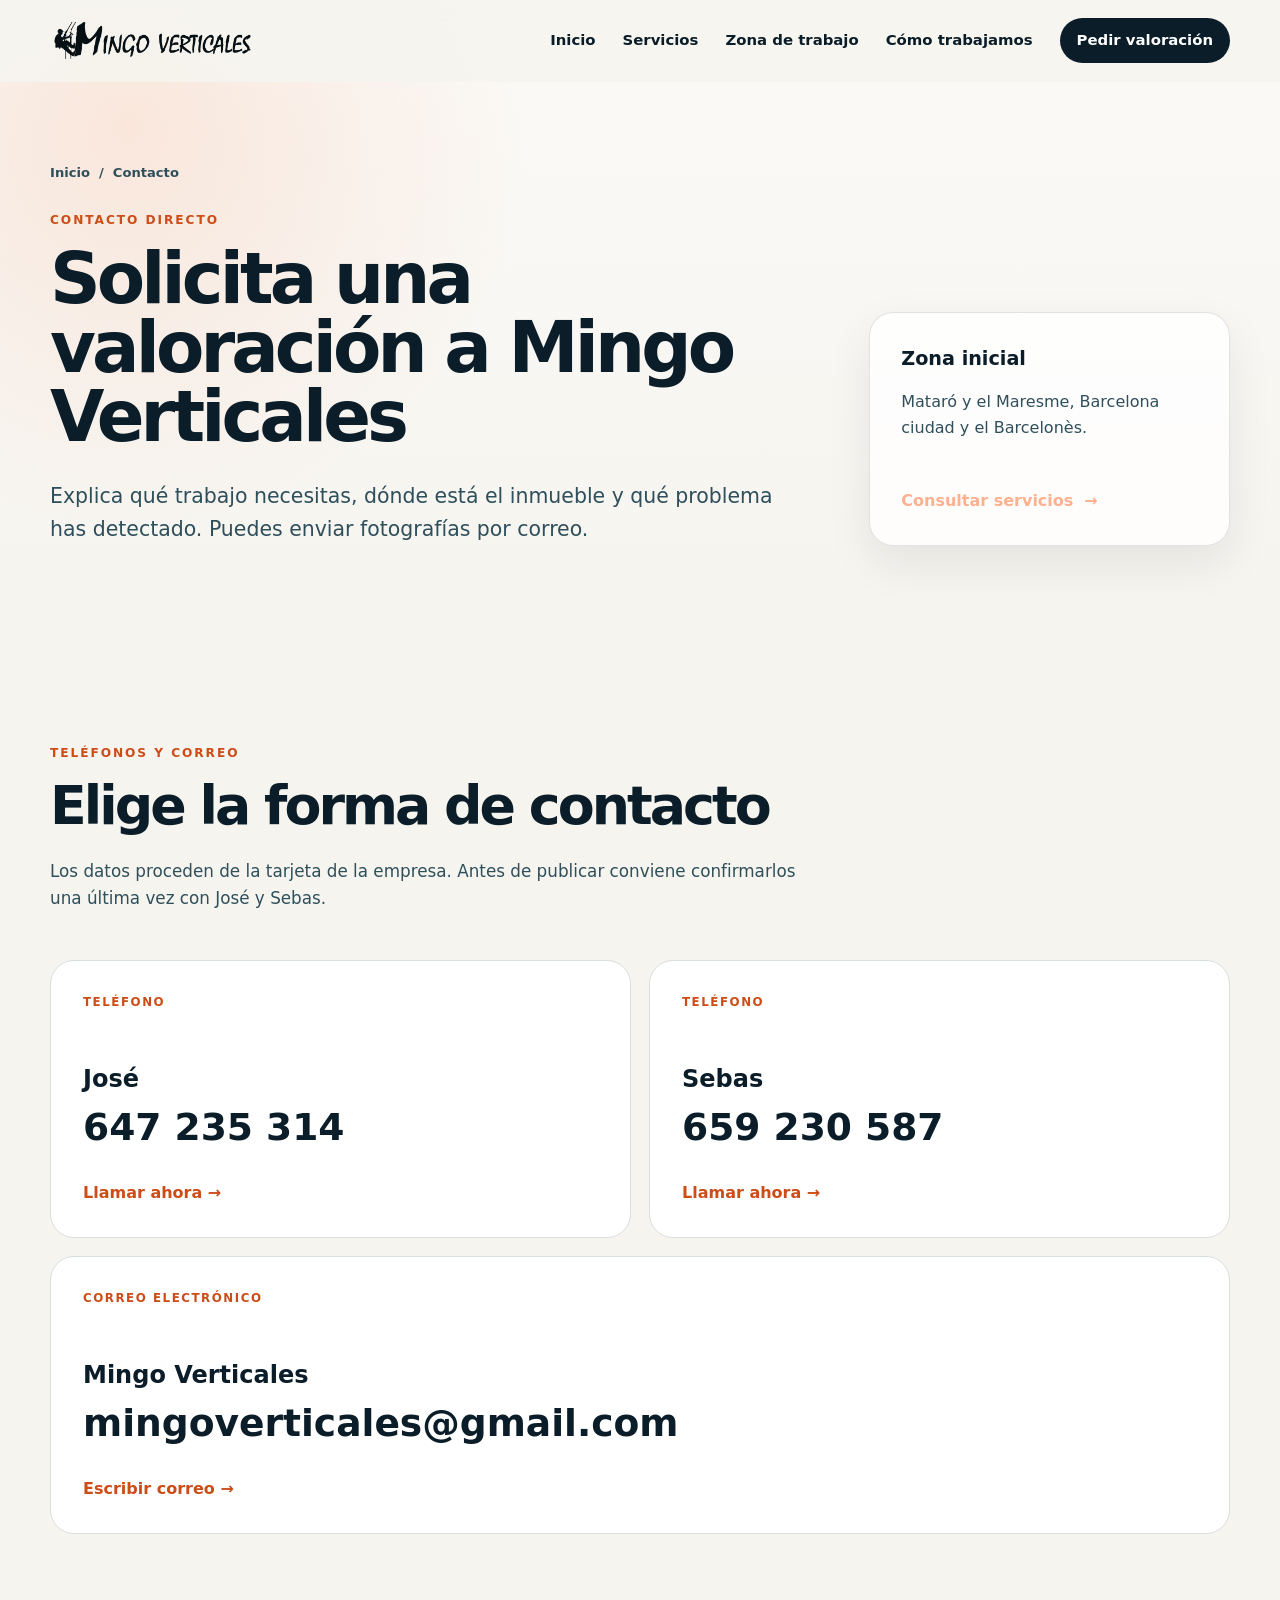
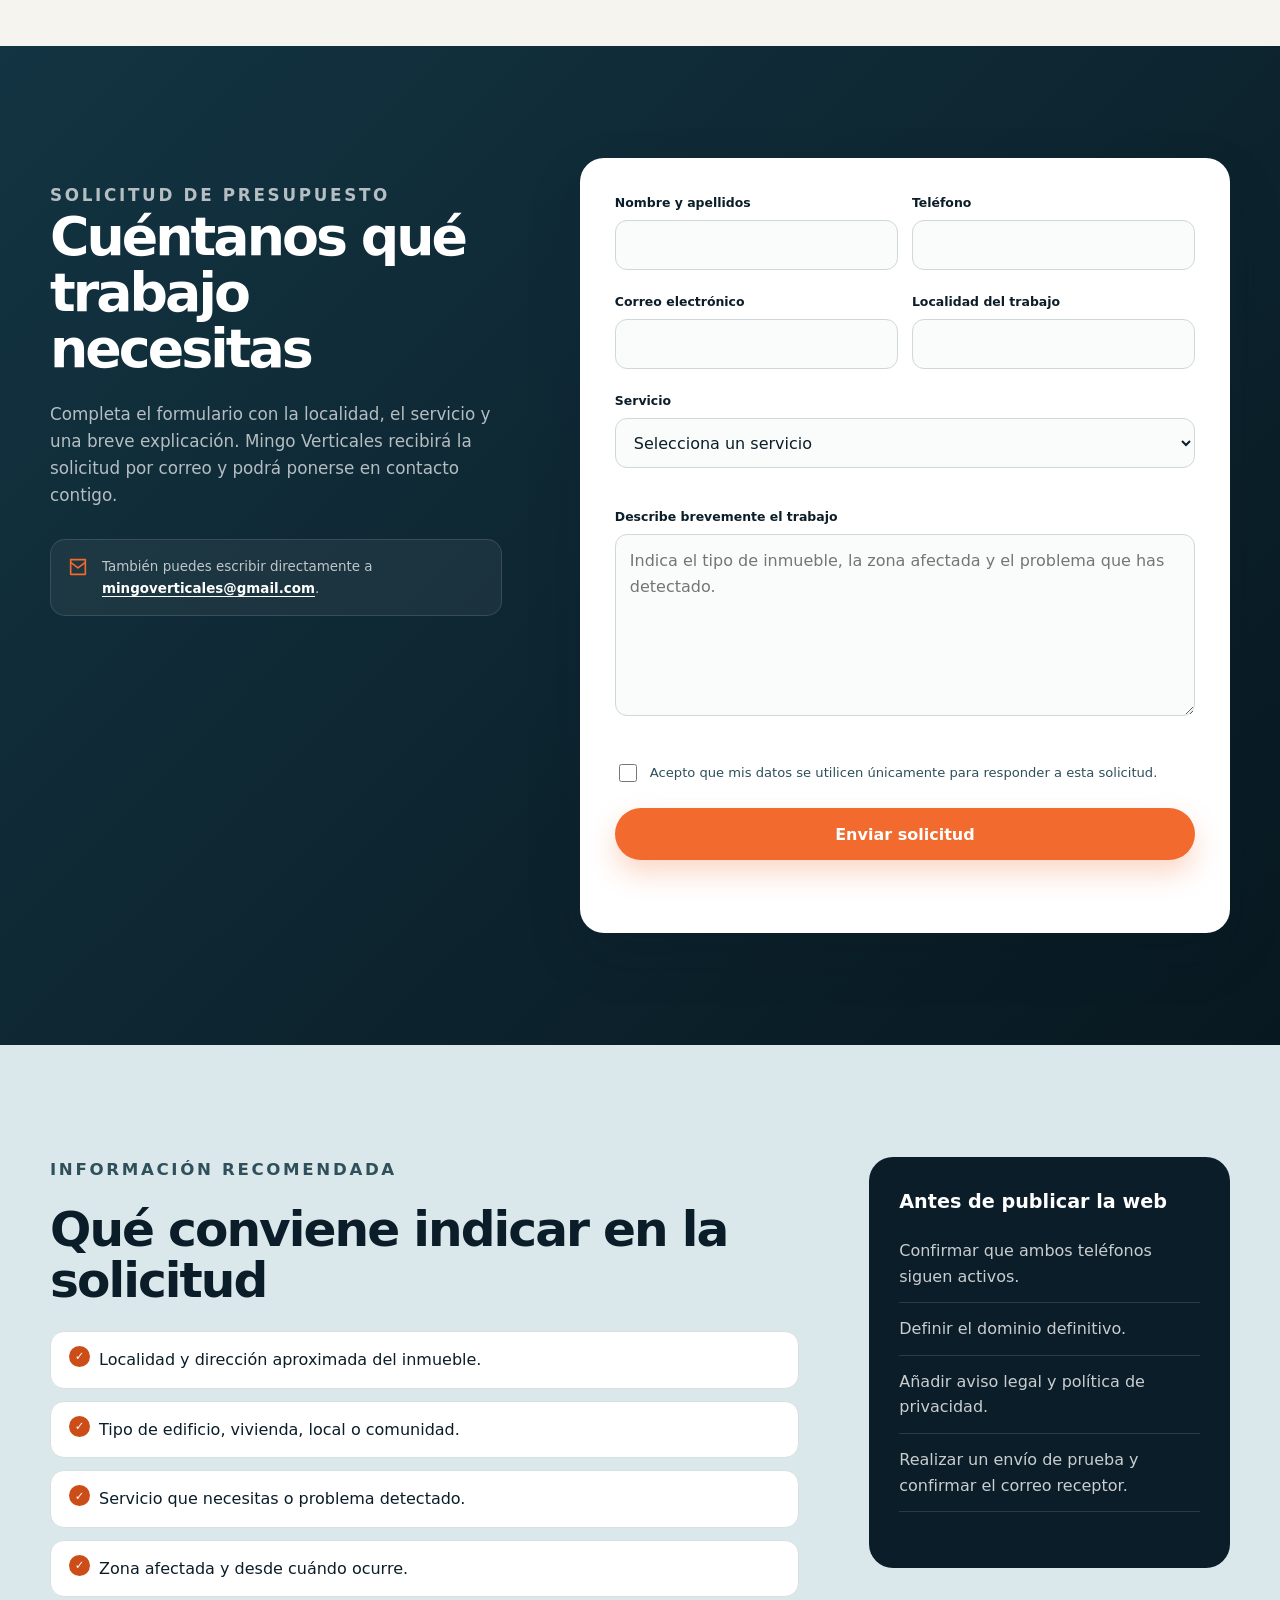
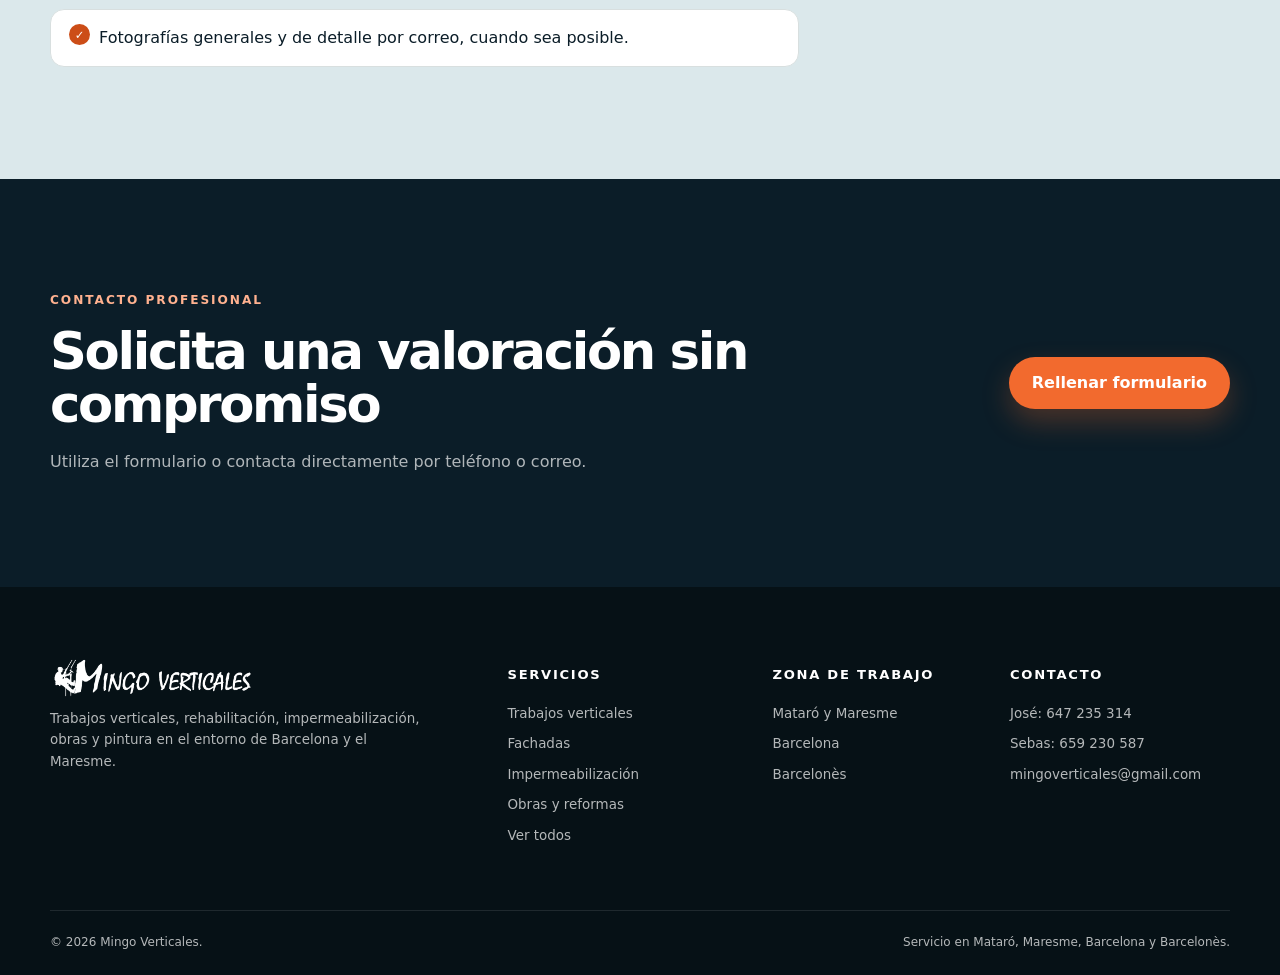
==== contacto/index.html @ 0004c6b4 "WEB MINGO-VERTICALES V1" ====
<!DOCTYPE html>
<html lang="es">
<head>
  <meta charset="UTF-8">
  <meta name="viewport" content="width=device-width, initial-scale=1.0">
  <meta name="theme-color" content="#0b1d28">
  <meta name="description" content="Contacta con Mingo Verticales. José: 647 235 314. Sebas: 659 230 587. Servicio en Mataró, Maresme, Barcelona y Barcelonès.">
  <meta name="robots" content="index, follow, max-image-preview:large">
  <title>Contacto | Mingo Verticales</title>
  <meta property="og:type" content="website">
  <meta property="og:locale" content="es_ES">
  <meta property="og:site_name" content="Mingo Verticales">
  <meta property="og:title" content="Contacto | Mingo Verticales">
  <meta property="og:description" content="Contacta con Mingo Verticales. José: 647 235 314. Sebas: 659 230 587. Servicio en Mataró, Maresme, Barcelona y Barcelonès.">
  <meta property="og:image" content="../assets/operario-mingo-verticales.jpg">
  <meta name="twitter:card" content="summary_large_image">
  <link rel="icon" type="image/svg+xml" href="../assets/mingo-icon-operario.png">
  <link rel="stylesheet" href="../styles.css">
  <script src="../script.js" defer></script>
  <script type="application/ld+json">
{
  "@context": "https://schema.org",
  "@type": [
    "HomeAndConstructionBusiness",
    "LocalBusiness"
  ],
  "name": "Mingo Verticales",
  "email": "mailto:mingoverticales@gmail.com",
  "telephone": [
    "+34647235314",
    "+34659230587"
  ],
  "areaServed": [
    "Mataró",
    "Maresme",
    "Barcelona",
    "Barcelonès"
  ],
  "contactPoint": [
    {
      "@type": "ContactPoint",
      "name": "José",
      "telephone": "+34647235314",
      "contactType": "presupuestos"
    },
    {
      "@type": "ContactPoint",
      "name": "Sebas",
      "telephone": "+34659230587",
      "contactType": "presupuestos"
    }
  ]
}
  </script>
</head><body>
  <a class="skip-link" href="#contenido">Saltar al contenido</a>
  <header class="site-header">
    <div class="container header-inner">
      <a class="brand" href="../index.html" aria-label="Mingo Verticales, inicio">
        <img class="brand-logo" src="../assets/mingo-logo-operario.png" alt="Mingo Verticales" width="300" height="100">
      </a>
      <button class="menu-toggle" type="button" aria-expanded="false" aria-controls="main-nav" aria-label="Abrir menú">
        <span></span><span></span><span></span>
      </button>
      <nav class="main-nav" id="main-nav" aria-label="Navegación principal">
        <a href="../index.html">Inicio</a> <a href="../servicios/">Servicios</a> <a href="../index.html#zona">Zona de trabajo</a> <a href="../index.html#como-trabajamos">Cómo trabajamos</a> <a class="nav-cta" href="../contacto/">Pedir valoración</a>
      </nav>
    </div>
  </header>
  <main id="contenido">
    <section class="page-hero contact-page-hero">
      <div class="container page-hero-grid">
        <div class="reveal"><nav class="breadcrumbs" aria-label="Migas de pan"><a href="../index.html">Inicio</a><span aria-hidden="true">/</span><span aria-current="page">Contacto</span></nav><p class="eyebrow">Contacto directo</p><h1>Solicita una valoración a Mingo Verticales</h1><p class="page-lead">Explica qué trabajo necesitas, dónde está el inmueble y qué problema has detectado. Puedes enviar fotografías por correo.</p></div>
        <aside class="fact-card reveal"><h2>Zona inicial</h2><p>Mataró y el Maresme, Barcelona ciudad y el Barcelonès.</p><a class="text-link" href="../servicios/">Consultar servicios <span aria-hidden="true">→</span></a></aside>
      </div>
    </section>
    <section class="section contact-directory" aria-labelledby="contact-options-title">
      <div class="container"><div class="section-heading reveal"><p class="eyebrow">Teléfonos y correo</p><h2 id="contact-options-title">Elige la forma de contacto</h2><p>Los datos proceden de la tarjeta de la empresa. Antes de publicar conviene confirmarlos una última vez con José y Sebas.</p></div>
      <div class="contact-directory-grid">
        <a class="contact-person reveal" href="tel:+34647235314"><span class="contact-label">Teléfono</span><h3>José</h3><strong>647 235 314</strong><span class="card-link">Llamar ahora →</span></a>
        <a class="contact-person reveal" href="tel:+34659230587"><span class="contact-label">Teléfono</span><h3>Sebas</h3><strong>659 230 587</strong><span class="card-link">Llamar ahora →</span></a>
        <a class="contact-person contact-email reveal" href="mailto:mingoverticales@gmail.com?subject=Solicitud%20de%20valoraci%C3%B3n"><span class="contact-label">Correo electrónico</span><h3>Mingo Verticales</h3><strong>mingoverticales@gmail.com</strong><span class="card-link">Escribir correo →</span></a>
      </div></div>
    </section>
    <section class="section contact" id="formulario" aria-labelledby="form-title">
      <div class="container contact-grid">
        <div class="contact-copy reveal">
          <p class="eyebrow eyebrow-light">Solicitud de presupuesto</p>
          <h2 id="form-title">Cuéntanos qué trabajo necesitas</h2>
          <p>Completa el formulario con la localidad, el servicio y una breve explicación. Mingo Verticales recibirá la solicitud por correo y podrá ponerse en contacto contigo.</p>
          <div class="contact-note">
            <svg viewBox="0 0 24 24" aria-hidden="true"><path d="M4 4h16v16H4z"></path><path d="m4 7 8 6 8-6"></path></svg>
            <span>También puedes escribir directamente a <a href="mailto:mingoverticales@gmail.com">mingoverticales@gmail.com</a>.</span>
          </div>
        </div>

        <form class="contact-form reveal" id="contact-form" action="https://formsubmit.co/mingoverticales@gmail.com" method="POST" novalidate>
          <input type="hidden" name="_subject" value="Nueva solicitud desde la web de Mingo Verticales">
          <input type="hidden" name="_template" value="table">
          <input type="hidden" name="_captcha" value="false">
          <input class="form-honeypot" type="text" name="_honey" tabindex="-1" autocomplete="off" aria-hidden="true">

          <div class="form-row-two">
            <div>
              <label for="name">Nombre y apellidos</label>
              <input id="name" name="name" type="text" autocomplete="name" required>
              <small class="field-error" data-error-for="name"></small>
            </div>
            <div>
              <label for="phone">Teléfono</label>
              <input id="phone" name="phone" type="tel" autocomplete="tel" inputmode="tel" required>
              <small class="field-error" data-error-for="phone"></small>
            </div>
          </div>

          <div class="form-row-two">
            <div>
              <label for="email">Correo electrónico</label>
              <input id="email" name="email" type="email" autocomplete="email" required>
              <small class="field-error" data-error-for="email"></small>
            </div>
            <div>
              <label for="location">Localidad del trabajo</label>
              <input id="location" name="location" type="text" autocomplete="address-level2" required>
              <small class="field-error" data-error-for="location"></small>
            </div>
          </div>

          <div class="form-row">
            <label for="service">Servicio</label>
            <select id="service" name="service" required>
              <option value="">Selecciona un servicio</option>
              <option>Trabajos en altura</option>
              <option>Rehabilitación de fachadas</option>
              <option>Impermeabilizaciones</option>
              <option>Obras y reformas</option>
              <option>Restauración de bañeras</option>
              <option>Pintura en general</option>
              <option>Otro trabajo</option>
            </select>
            <small class="field-error" data-error-for="service"></small>
          </div>

          <div class="form-row">
            <label for="message">Describe brevemente el trabajo</label>
            <textarea id="message" name="message" rows="6" placeholder="Indica el tipo de inmueble, la zona afectada y el problema que has detectado." required></textarea>
            <small class="field-error" data-error-for="message"></small>
          </div>

          <label class="checkbox-row" for="privacy">
            <input id="privacy" name="privacy" type="checkbox" value="Aceptada" required>
            <span>Acepto que mis datos se utilicen únicamente para responder a esta solicitud.</span>
          </label>
          <small class="field-error" data-error-for="privacy"></small>

          <button class="button button-primary button-full" type="submit">Enviar solicitud</button>
          <p class="form-status" id="form-status" role="status" aria-live="polite"></p>
        </form>
      </div>
    </section>

    <section class="section contact-guide"><div class="container content-layout"><article class="article-content reveal"><p class="eyebrow">Información recomendada</p><h2>Qué conviene indicar en la solicitud</h2><ul class="check-list"><li>Localidad y dirección aproximada del inmueble.</li><li>Tipo de edificio, vivienda, local o comunidad.</li><li>Servicio que necesitas o problema detectado.</li><li>Zona afectada y desde cuándo ocurre.</li><li>Fotografías generales y de detalle por correo, cuando sea posible.</li></ul></article><aside class="problem-panel reveal"><h2>Antes de publicar la web</h2><ul><li>Confirmar que ambos teléfonos siguen activos.</li><li>Definir el dominio definitivo.</li><li>Añadir aviso legal y política de privacidad.</li><li>Realizar un envío de prueba y confirmar el correo receptor.</li></ul></aside></div></section>
    <section class="section cta-band"><div class="container cta-band-inner reveal"><div><p class="eyebrow eyebrow-light">Contacto profesional</p><h2>Solicita una valoración sin compromiso</h2><p>Utiliza el formulario o contacta directamente por teléfono o correo.</p></div><a class="button button-primary" href="#formulario">Rellenar formulario</a></div></section>
  </main>
  <footer class="site-footer">
    <div class="container footer-grid">
      <div>
        <a class="brand brand-footer" href="../index.html" aria-label="Mingo Verticales, inicio">
          <img class="brand-logo" src="../assets/mingo-logo-operario-blanco.png" alt="Mingo Verticales" width="300" height="100">
        </a>
        <p>Trabajos verticales, rehabilitación, impermeabilización, obras y pintura en el entorno de Barcelona y el Maresme.</p>
      </div>
      <div>
        <h2>Servicios</h2>
        <a href="../servicios/trabajos-verticales/">Trabajos verticales</a><a href="../servicios/rehabilitacion-fachadas/">Fachadas</a><a href="../servicios/impermeabilizaciones/">Impermeabilización</a><a href="../servicios/obras-reformas/">Obras y reformas</a>
        <a href="../servicios/">Ver todos</a>
      </div>
      <div>
        <h2>Zona de trabajo</h2>
        <p>Mataró y Maresme</p>
        <p>Barcelona</p>
        <p>Barcelonès</p>
      </div>
      <div>
        <h2>Contacto</h2>
        <a href="tel:+34647235314">José: 647 235 314</a>
        <a href="tel:+34659230587">Sebas: 659 230 587</a>
        <a href="mailto:mingoverticales@gmail.com">mingoverticales@gmail.com</a>
      </div>
    </div>
    <div class="container footer-bottom">
      <p>© <span id="current-year"></span> Mingo Verticales.</p>
      <p>Servicio en Mataró, Maresme, Barcelona y Barcelonès.</p>
    </div>
  </footer>
</body>
</html>
---- styles.css ----
:root {
  --ink: #0b1d28;
  --ink-soft: #183441;
  --ink-light: #2f4f5b;
  --paper: #f6f4ef;
  --white: #ffffff;
  --line: #d8dfdf;
  --orange: #f26a2e;
  --orange-dark: #cc4d17;
  --orange-soft: #fff0e8;
  --blue-soft: #dbe8eb;
  --success: #176b45;
  --danger: #b42318;
  --shadow: 0 22px 55px rgba(7, 25, 35, 0.13);
  --radius-sm: 14px;
  --radius-md: 24px;
  --radius-lg: 38px;
  --container: 1180px;
  --header-height: 82px;
}

* {
  box-sizing: border-box;
}

html {
  scroll-behavior: smooth;
  scroll-padding-top: calc(var(--header-height) + 20px);
}

body {
  margin: 0;
  color: var(--ink);
  background: var(--paper);
  font-family: Inter, ui-sans-serif, system-ui, -apple-system, BlinkMacSystemFont, "Segoe UI", sans-serif;
  line-height: 1.6;
  text-rendering: optimizeLegibility;
}

body.menu-open {
  overflow: hidden;
}

img,
svg {
  display: block;
  max-width: 100%;
}

a {
  color: inherit;
  text-decoration: none;
}

button,
input,
textarea,
select {
  font: inherit;
}

button,
a {
  -webkit-tap-highlight-color: transparent;
}

button:focus-visible,
a:focus-visible,
input:focus-visible,
textarea:focus-visible,
select:focus-visible,
summary:focus-visible {
  outline: 3px solid rgba(242, 106, 46, 0.42);
  outline-offset: 4px;
}

.container {
  width: min(calc(100% - 40px), var(--container));
  margin-inline: auto;
}

.skip-link {
  position: fixed;
  top: 12px;
  left: 12px;
  z-index: 1000;
  padding: 10px 15px;
  border-radius: 8px;
  background: var(--white);
  color: var(--ink);
  transform: translateY(-150%);
  transition: transform 0.2s ease;
}

.skip-link:focus {
  transform: translateY(0);
}

.site-header {
  position: fixed;
  inset: 0 0 auto;
  z-index: 100;
  height: var(--header-height);
  border-bottom: 1px solid transparent;
  background: rgba(246, 244, 239, 0.9);
  backdrop-filter: blur(18px);
  transition: border-color 0.25s ease, box-shadow 0.25s ease, background 0.25s ease;
}

.site-header.scrolled {
  border-bottom-color: rgba(11, 29, 40, 0.1);
  background: rgba(246, 244, 239, 0.97);
  box-shadow: 0 8px 30px rgba(11, 29, 40, 0.08);
}

.header-inner {
  height: 100%;
  display: flex;
  align-items: center;
  justify-content: space-between;
  gap: 28px;
}

.brand {
  display: inline-flex;
  align-items: center;
  gap: 0;
  flex: 0 0 auto;
}

.brand-logo {
  width: clamp(160px, 18vw, 205px);
  height: auto;
  display: block;
}

.brand-footer .brand-logo {
  width: min(205px, 100%);
}

.brand-mark {
  width: 45px;
  height: 45px;
  display: grid;
  place-items: center;
  border-radius: 12px;
  color: var(--white);
  background: var(--orange);
  box-shadow: 0 8px 20px rgba(242, 106, 46, 0.24);
}

.brand-mark svg {
  width: 28px;
  height: 28px;
  fill: currentColor;
}

.brand-text {
  display: grid;
  line-height: 1;
}

.brand-text strong {
  font-size: 1.12rem;
  letter-spacing: 0.01em;
}

.brand-text small {
  margin-top: 4px;
  color: var(--ink-light);
  font-size: 0.7rem;
  font-weight: 800;
  letter-spacing: 0.18em;
  text-transform: uppercase;
}

.main-nav {
  display: flex;
  align-items: center;
  gap: 27px;
  font-size: 0.93rem;
  font-weight: 700;
}

.main-nav a:not(.nav-cta) {
  position: relative;
}

.main-nav a:not(.nav-cta)::after {
  content: "";
  position: absolute;
  right: 0;
  bottom: -8px;
  left: 0;
  height: 2px;
  background: var(--orange);
  transform: scaleX(0);
  transform-origin: right;
  transition: transform 0.25s ease;
}

.main-nav a:hover::after,
.main-nav a.active::after {
  transform: scaleX(1);
  transform-origin: left;
}

.nav-cta {
  padding: 11px 17px;
  border-radius: 999px;
  color: var(--white);
  background: var(--ink);
  transition: transform 0.2s ease, background 0.2s ease;
}

.nav-cta:hover {
  background: var(--orange-dark);
  transform: translateY(-2px);
}

.menu-toggle {
  width: 46px;
  height: 46px;
  display: none;
  place-items: center;
  border: 1px solid rgba(11, 29, 40, 0.14);
  border-radius: 12px;
  background: transparent;
  cursor: pointer;
}

.menu-toggle span {
  position: absolute;
  width: 21px;
  height: 2px;
  border-radius: 4px;
  background: var(--ink);
  transition: transform 0.25s ease, opacity 0.2s ease;
}

.menu-toggle span:nth-child(1) {
  transform: translateY(-7px);
}

.menu-toggle span:nth-child(3) {
  transform: translateY(7px);
}

.menu-toggle[aria-expanded="true"] span:nth-child(1) {
  transform: rotate(45deg);
}

.menu-toggle[aria-expanded="true"] span:nth-child(2) {
  opacity: 0;
}

.menu-toggle[aria-expanded="true"] span:nth-child(3) {
  transform: rotate(-45deg);
}

.hero {
  position: relative;
  overflow: hidden;
  padding-top: calc(var(--header-height) + 54px);
  background:
    radial-gradient(circle at 12% 18%, rgba(242, 106, 46, 0.12), transparent 32%),
    linear-gradient(180deg, #fbfaf7 0%, var(--paper) 100%);
}

.hero::after {
  content: "";
  position: absolute;
  top: 40px;
  right: -140px;
  width: 430px;
  height: 430px;
  border: 1px solid rgba(11, 29, 40, 0.08);
  border-radius: 50%;
  box-shadow: 0 0 0 70px rgba(11, 29, 40, 0.025), 0 0 0 140px rgba(11, 29, 40, 0.018);
  pointer-events: none;
}

.hero-grid {
  position: relative;
  z-index: 1;
  min-height: 690px;
  display: grid;
  grid-template-columns: minmax(0, 1.02fr) minmax(380px, 0.78fr);
  align-items: center;
  gap: 70px;
  padding-block: 44px 72px;
}

.eyebrow {
  margin: 0 0 15px;
  color: var(--orange-dark);
  font-size: 0.76rem;
  font-weight: 900;
  letter-spacing: 0.16em;
  text-transform: uppercase;
}

.eyebrow-light {
  color: #ffb18f;
}

.hero h1,
.section-heading h2,
.advantages-panel h2,
.safety h2,
.contact h2 {
  margin: 0;
  font-size: clamp(2.55rem, 5.6vw, 5.45rem);
  line-height: 0.98;
  letter-spacing: -0.055em;
}

.hero h1 {
  max-width: 790px;
}

.hero-lead {
  max-width: 690px;
  margin: 27px 0 0;
  color: var(--ink-light);
  font-size: clamp(1.04rem, 1.7vw, 1.24rem);
  line-height: 1.72;
}

.hero-actions {
  display: flex;
  flex-wrap: wrap;
  gap: 13px;
  margin-top: 35px;
}

.button {
  min-height: 52px;
  display: inline-flex;
  align-items: center;
  justify-content: center;
  padding: 13px 23px;
  border: 0;
  border-radius: 999px;
  font-weight: 850;
  line-height: 1.2;
  cursor: pointer;
  transition: transform 0.2s ease, box-shadow 0.2s ease, background 0.2s ease;
}

.button:hover {
  transform: translateY(-3px);
}

.button-primary {
  color: var(--white);
  background: var(--orange);
  box-shadow: 0 13px 28px rgba(242, 106, 46, 0.27);
}

.button-primary:hover {
  background: var(--orange-dark);
  box-shadow: 0 16px 34px rgba(204, 77, 23, 0.31);
}

.button-secondary {
  border: 1px solid rgba(11, 29, 40, 0.18);
  color: var(--ink);
  background: rgba(255, 255, 255, 0.55);
}

.button-secondary:hover {
  background: var(--white);
}

.button-full {
  width: 100%;
}

.hero-points {
  display: flex;
  flex-wrap: wrap;
  gap: 18px 25px;
  margin: 34px 0 0;
  padding: 0;
  list-style: none;
  color: var(--ink-soft);
  font-size: 0.88rem;
  font-weight: 750;
}

.hero-points li {
  display: flex;
  align-items: center;
  gap: 8px;
}

.hero-points svg {
  width: 19px;
  height: 19px;
  fill: none;
  stroke: var(--orange);
  stroke-linecap: round;
  stroke-linejoin: round;
  stroke-width: 2.5;
}

.hero-media {
  position: relative;
  width: min(100%, 470px);
  justify-self: end;
  aspect-ratio: 0.82;
  border-radius: var(--radius-lg);
  overflow: hidden;
  background: var(--ink);
  box-shadow: var(--shadow);
  transform: rotate(1.5deg);
}

.hero-media::before {
  content: "";
  position: absolute;
  inset: 18px;
  z-index: 3;
  border: 1px solid rgba(255, 255, 255, 0.28);
  border-radius: calc(var(--radius-lg) - 12px);
  pointer-events: none;
}

.hero-media img {
  width: 100%;
  height: 100%;
  object-fit: cover;
  object-position: 50% 37%;
  filter: saturate(0.9) contrast(1.04);
}

.hero-media-shade {
  position: absolute;
  inset: 0;
  background: linear-gradient(180deg, transparent 45%, rgba(5, 17, 24, 0.76) 100%);
}

.hero-badge {
  position: absolute;
  right: 24px;
  bottom: 24px;
  left: 24px;
  z-index: 4;
  display: flex;
  align-items: center;
  gap: 14px;
  padding: 16px;
  border: 1px solid rgba(255, 255, 255, 0.22);
  border-radius: 18px;
  color: var(--white);
  background: rgba(8, 28, 38, 0.66);
  backdrop-filter: blur(14px);
}

.hero-badge-icon {
  width: 44px;
  height: 44px;
  flex: 0 0 auto;
  display: grid;
  place-items: center;
  border-radius: 13px;
  color: var(--white);
  background: var(--orange);
}

.hero-badge svg {
  width: 24px;
  height: 24px;
  fill: none;
  stroke: currentColor;
  stroke-linecap: round;
  stroke-linejoin: round;
  stroke-width: 1.8;
}

.hero-badge span:last-child {
  display: grid;
}

.hero-badge strong {
  font-size: 0.93rem;
}

.hero-badge small {
  margin-top: 2px;
  color: rgba(255, 255, 255, 0.72);
  font-size: 0.75rem;
}

.hero-strip {
  min-height: 74px;
  display: flex;
  align-items: center;
  justify-content: center;
  flex-wrap: wrap;
  gap: 13px 32px;
  padding: 18px 30px;
  color: rgba(255, 255, 255, 0.68);
  background: var(--ink);
  font-size: 0.76rem;
  font-weight: 850;
  letter-spacing: 0.15em;
  text-transform: uppercase;
}

.hero-strip span:not(:last-child)::after {
  content: "•";
  margin-left: 32px;
  color: var(--orange);
}

.section {
  padding-block: 112px;
}

.section-heading {
  max-width: 780px;
  margin-bottom: 48px;
}

.section-heading.compact {
  max-width: 610px;
}

.section-heading h2,
.advantages-panel h2,
.safety h2,
.contact h2 {
  font-size: clamp(2.15rem, 4.2vw, 4.1rem);
  line-height: 1.04;
}

.section-heading > p:last-child,
.advantages-panel > p,
.safety-copy > p,
.contact-copy > p {
  margin: 24px 0 0;
  color: var(--ink-light);
  font-size: 1.05rem;
}

.services {
  background: var(--white);
}

.services-grid {
  display: grid;
  grid-template-columns: repeat(3, 1fr);
  gap: 18px;
}

.service-card {
  position: relative;
  min-height: 305px;
  padding: 31px;
  border: 1px solid var(--line);
  border-radius: var(--radius-md);
  overflow: hidden;
  background: #fbfcfc;
  transition: transform 0.25s ease, box-shadow 0.25s ease, border-color 0.25s ease;
}

.service-card::after {
  content: "";
  position: absolute;
  right: -60px;
  bottom: -70px;
  width: 160px;
  height: 160px;
  border-radius: 50%;
  background: rgba(242, 106, 46, 0.08);
  transition: transform 0.35s ease;
}

.service-card:hover {
  border-color: rgba(242, 106, 46, 0.42);
  box-shadow: 0 18px 38px rgba(11, 29, 40, 0.09);
  transform: translateY(-6px);
}

.service-card:hover::after {
  transform: scale(1.35);
}

.service-icon {
  width: 55px;
  height: 55px;
  display: grid;
  place-items: center;
  border-radius: 16px;
  color: var(--orange-dark);
  background: var(--orange-soft);
}

.service-icon svg {
  width: 28px;
  height: 28px;
  fill: none;
  stroke: currentColor;
  stroke-linecap: round;
  stroke-linejoin: round;
  stroke-width: 1.7;
}

.service-card h3 {
  margin: 28px 0 11px;
  font-size: 1.28rem;
  line-height: 1.2;
}

.service-card p {
  position: relative;
  z-index: 1;
  margin: 0;
  color: var(--ink-light);
  font-size: 0.94rem;
}

.advantages {
  background: var(--paper);
}

.split-layout {
  display: grid;
  grid-template-columns: 0.9fr 1.1fr;
  gap: 78px;
  align-items: start;
}

.advantages-panel {
  position: sticky;
  top: calc(var(--header-height) + 42px);
}

.metric-row {
  display: grid;
  grid-template-columns: repeat(3, 1fr);
  gap: 10px;
  margin-top: 40px;
}

.metric-row div {
  padding: 18px 12px;
  border-top: 2px solid var(--orange);
}

.metric-row strong,
.metric-row span {
  display: block;
}

.metric-row strong {
  font-size: 1.55rem;
}

.metric-row span {
  margin-top: 5px;
  color: var(--ink-light);
  font-size: 0.72rem;
  font-weight: 800;
  line-height: 1.35;
  text-transform: uppercase;
}

.process-list {
  display: grid;
  gap: 13px;
  margin: 0;
  padding: 0;
  list-style: none;
}

.process-list li {
  display: grid;
  grid-template-columns: 58px 1fr;
  gap: 24px;
  padding: 28px;
  border: 1px solid rgba(11, 29, 40, 0.1);
  border-radius: 22px;
  background: rgba(255, 255, 255, 0.6);
}

.process-list > li > span {
  width: 51px;
  height: 51px;
  display: grid;
  place-items: center;
  border-radius: 15px;
  color: var(--white);
  background: var(--ink);
  font-size: 0.8rem;
  font-weight: 900;
}

.process-list h3 {
  margin: 0 0 6px;
  font-size: 1.16rem;
}

.process-list p {
  margin: 0;
  color: var(--ink-light);
  font-size: 0.93rem;
}

.safety {
  position: relative;
  overflow: hidden;
  color: var(--white);
  background: var(--ink);
}

.safety::before {
  content: "";
  position: absolute;
  inset: 0;
  background:
    linear-gradient(90deg, rgba(242, 106, 46, 0.08) 1px, transparent 1px),
    linear-gradient(rgba(242, 106, 46, 0.08) 1px, transparent 1px);
  background-size: 46px 46px;
  mask-image: linear-gradient(90deg, black, transparent 78%);
}

.safety-grid {
  position: relative;
  z-index: 1;
  display: grid;
  grid-template-columns: 0.84fr 1.16fr;
  gap: 70px;
  align-items: center;
}

.safety-copy > p {
  color: rgba(255, 255, 255, 0.7);
}

.text-link {
  display: inline-flex;
  align-items: center;
  gap: 11px;
  margin-top: 28px;
  color: #ffb18f;
  font-weight: 850;
}

.text-link span {
  transition: transform 0.2s ease;
}

.text-link:hover span {
  transform: translateX(5px);
}

.safety-features {
  display: grid;
  grid-template-columns: repeat(2, 1fr);
  gap: 14px;
}

.safety-features article {
  min-height: 220px;
  padding: 25px;
  border: 1px solid rgba(255, 255, 255, 0.12);
  border-radius: 21px;
  background: rgba(255, 255, 255, 0.055);
}

.safety-features strong {
  color: var(--orange);
  font-size: 0.78rem;
  letter-spacing: 0.15em;
}

.safety-features h3 {
  margin: 45px 0 8px;
  font-size: 1.12rem;
}

.safety-features p {
  margin: 0;
  color: rgba(255, 255, 255, 0.64);
  font-size: 0.9rem;
}

.audiences {
  background: var(--blue-soft);
}

.audience-grid {
  display: grid;
  grid-template-columns: repeat(3, 1fr);
  gap: 17px;
}

.audience-grid article {
  min-height: 220px;
  padding: 29px;
  border-radius: 22px;
  background: rgba(255, 255, 255, 0.72);
}

.audience-grid article:nth-child(2) {
  background: var(--ink);
  color: var(--white);
}

.audience-grid h3 {
  margin: 0 0 18px;
  font-size: 1.28rem;
}

.audience-grid p {
  margin: 0;
  color: var(--ink-light);
}

.audience-grid article:nth-child(2) p {
  color: rgba(255, 255, 255, 0.68);
}

.faq {
  background: var(--white);
}

.faq-layout {
  display: grid;
  grid-template-columns: 0.82fr 1.18fr;
  gap: 75px;
  align-items: start;
}

.faq-list {
  border-top: 1px solid var(--line);
}

.faq-list details {
  border-bottom: 1px solid var(--line);
}

.faq-list summary {
  position: relative;
  padding: 25px 48px 25px 0;
  font-size: 1.05rem;
  font-weight: 850;
  cursor: pointer;
  list-style: none;
}

.faq-list summary::-webkit-details-marker {
  display: none;
}

.faq-list summary::before,
.faq-list summary::after {
  content: "";
  position: absolute;
  top: 50%;
  right: 8px;
  width: 17px;
  height: 2px;
  border-radius: 3px;
  background: var(--orange);
  transition: transform 0.2s ease;
}

.faq-list summary::after {
  transform: rotate(90deg);
}

.faq-list details[open] summary::after {
  transform: rotate(0);
}

.faq-list details p {
  max-width: 670px;
  margin: -7px 0 25px;
  padding-right: 45px;
  color: var(--ink-light);
}

.contact {
  color: var(--white);
  background: linear-gradient(135deg, #133442 0%, #081820 100%);
}

.contact-grid {
  display: grid;
  grid-template-columns: 0.82fr 1.18fr;
  gap: 78px;
  align-items: start;
}

.contact-copy {
  position: sticky;
  top: calc(var(--header-height) + 42px);
}

.contact-copy > p {
  color: rgba(255, 255, 255, 0.69);
}

.contact-note {
  display: flex;
  gap: 13px;
  margin-top: 31px;
  padding: 16px;
  border: 1px solid rgba(255, 255, 255, 0.12);
  border-radius: 15px;
  color: rgba(255, 255, 255, 0.72);
  background: rgba(255, 255, 255, 0.055);
  font-size: 0.84rem;
}

.contact-note svg {
  width: 22px;
  height: 22px;
  flex: 0 0 auto;
  fill: none;
  stroke: var(--orange);
  stroke-linecap: round;
  stroke-linejoin: round;
  stroke-width: 1.8;
}

.contact-form {
  padding: 35px;
  border-radius: var(--radius-md);
  color: var(--ink);
  background: var(--white);
  box-shadow: var(--shadow);
}

.form-honeypot {
  position: absolute;
  left: -9999px;
  width: 1px;
  height: 1px;
  overflow: hidden;
}

.contact-note a {
  color: var(--white);
  font-weight: 800;
  text-decoration: underline;
  text-underline-offset: 3px;
}

.form-row {
  margin-bottom: 17px;
}

.form-row-two {
  display: grid;
  grid-template-columns: repeat(2, 1fr);
  gap: 14px;
}

.form-row label,
.form-row-two label {
  display: block;
  margin-bottom: 7px;
  font-size: 0.78rem;
  font-weight: 850;
}

input,
textarea,
select {
  width: 100%;
  border: 1px solid #cfd7d8;
  border-radius: 12px;
  color: var(--ink);
  background: #fafcfc;
  transition: border-color 0.2s ease, box-shadow 0.2s ease, background 0.2s ease;
}

input,
select {
  height: 50px;
  padding: 0 14px;
}

textarea {
  min-height: 130px;
  padding: 13px 14px;
  resize: vertical;
}

input:focus,
textarea:focus,
select:focus {
  border-color: var(--orange);
  background: var(--white);
  box-shadow: 0 0 0 4px rgba(242, 106, 46, 0.11);
  outline: none;
}

input[aria-invalid="true"],
textarea[aria-invalid="true"],
select[aria-invalid="true"] {
  border-color: var(--danger);
}

.checkbox-row {
  display: flex;
  align-items: flex-start;
  gap: 10px;
  margin: 4px 0 5px;
  color: var(--ink-light);
  font-size: 0.82rem;
  cursor: pointer;
}

.checkbox-row input {
  width: 18px;
  height: 18px;
  margin-top: 2px;
  accent-color: var(--orange);
}

.field-error {
  min-height: 18px;
  display: block;
  margin-top: 4px;
  color: var(--danger);
  font-size: 0.72rem;
}

.form-status {
  min-height: 24px;
  margin: 14px 0 0;
  color: var(--success);
  font-size: 0.85rem;
  font-weight: 800;
  text-align: center;
}

.site-footer {
  padding: 70px 0 23px;
  color: rgba(255, 255, 255, 0.7);
  background: #061116;
}

.footer-grid {
  display: grid;
  grid-template-columns: 1.5fr 0.8fr 0.7fr 0.8fr;
  gap: 45px;
}

.brand-footer {
  color: var(--white);
}

.brand-footer .brand-text small {
  color: rgba(255, 255, 255, 0.6);
}

.footer-grid > div:first-child p {
  max-width: 370px;
}

.footer-grid h2 {
  margin: 7px 0 18px;
  color: var(--white);
  font-size: 0.82rem;
  letter-spacing: 0.13em;
  text-transform: uppercase;
}

.footer-grid a,
.footer-grid p {
  display: block;
  margin: 0 0 9px;
  font-size: 0.84rem;
}

.footer-grid a:hover,
.footer-bottom a:hover {
  color: #ffb18f;
}

.footer-bottom {
  display: flex;
  align-items: center;
  justify-content: space-between;
  gap: 25px;
  margin-top: 55px;
  padding-top: 22px;
  border-top: 1px solid rgba(255, 255, 255, 0.1);
  font-size: 0.75rem;
}

.footer-bottom p {
  margin: 0;
}

.footer-bottom div {
  display: flex;
  flex-wrap: wrap;
  gap: 18px;
}

.reveal {
  opacity: 0;
  transform: translateY(24px);
  transition: opacity 0.65s ease, transform 0.65s ease;
}

.reveal.is-visible {
  opacity: 1;
  transform: translateY(0);
}

@media (prefers-reduced-motion: reduce) {
  html {
    scroll-behavior: auto;
  }

  *,
  *::before,
  *::after {
    scroll-behavior: auto !important;
    animation-duration: 0.01ms !important;
    animation-iteration-count: 1 !important;
    transition-duration: 0.01ms !important;
  }

  .reveal {
    opacity: 1;
    transform: none;
  }
}

@media (max-width: 1020px) {
  :root {
    --header-height: 74px;
  }

  .menu-toggle {
    position: relative;
    z-index: 102;
    display: grid;
  }

  .main-nav {
    position: fixed;
    inset: 0;
    z-index: 101;
    display: flex;
    align-items: stretch;
    justify-content: center;
    flex-direction: column;
    gap: 8px;
    padding: 105px 30px 30px;
    background: rgba(246, 244, 239, 0.98);
    transform: translateX(100%);
    transition: transform 0.3s ease;
  }

  .main-nav.is-open {
    transform: translateX(0);
  }

  .main-nav a {
    padding: 13px 0;
    border-bottom: 1px solid rgba(11, 29, 40, 0.1);
    font-size: 1.25rem;
  }

  .main-nav a:not(.nav-cta)::after {
    display: none;
  }

  .nav-cta {
    margin-top: 13px;
    text-align: center;
  }

  .hero-grid {
    min-height: auto;
    grid-template-columns: 1fr 0.78fr;
    gap: 42px;
  }

  .services-grid {
    grid-template-columns: repeat(2, 1fr);
  }

  .split-layout,
  .safety-grid,
  .faq-layout,
  .contact-grid {
    gap: 48px;
  }

  .footer-grid {
    grid-template-columns: 1.4fr repeat(3, 1fr);
    gap: 25px;
  }
}

@media (max-width: 780px) {
  .container {
    width: min(calc(100% - 30px), var(--container));
  }

  .hero {
    padding-top: calc(var(--header-height) + 25px);
  }

  .hero-grid {
    grid-template-columns: 1fr;
    padding-block: 40px 58px;
  }

  .hero-copy {
    max-width: 680px;
  }

  .hero-media {
    width: min(100%, 570px);
    justify-self: center;
    aspect-ratio: 1.08;
    transform: none;
  }

  .hero-media img {
    object-position: 50% 33%;
  }

  .hero-strip span:not(:last-child)::after {
    display: none;
  }

  .section {
    padding-block: 82px;
  }

  .split-layout,
  .safety-grid,
  .faq-layout,
  .contact-grid {
    grid-template-columns: 1fr;
  }

  .advantages-panel,
  .contact-copy {
    position: static;
  }

  .safety-features,
  .audience-grid {
    grid-template-columns: 1fr;
  }

  .safety-features article {
    min-height: 170px;
  }

  .safety-features h3 {
    margin-top: 25px;
  }

  .audience-grid article {
    min-height: auto;
  }

  .footer-grid {
    grid-template-columns: repeat(2, 1fr);
  }

  .footer-grid > div:first-child {
    grid-column: 1 / -1;
  }
}

@media (max-width: 560px) {
  .brand-logo {
    width: 158px;
  }

  .hero h1 {
    font-size: clamp(2.45rem, 13vw, 4rem);
  }

  .hero-actions,
  .hero-actions .button {
    width: 100%;
  }

  .hero-points {
    display: grid;
  }

  .hero-media {
    aspect-ratio: 0.88;
    border-radius: 28px;
  }

  .hero-media::before {
    inset: 12px;
  }

  .hero-badge {
    right: 15px;
    bottom: 15px;
    left: 15px;
  }

  .hero-strip {
    justify-content: flex-start;
    gap: 10px 20px;
  }

  .services-grid,
  .metric-row {
    grid-template-columns: 1fr;
  }

  .service-card {
    min-height: 0;
  }

  .metric-row {
    gap: 0;
  }

  .process-list li {
    grid-template-columns: 47px 1fr;
    gap: 16px;
    padding: 21px;
  }

  .process-list > li > span {
    width: 43px;
    height: 43px;
  }

  .form-row-two {
    grid-template-columns: 1fr;
    gap: 0;
  }

  .contact-form {
    padding: 24px 18px;
  }

  .footer-grid {
    grid-template-columns: 1fr;
  }

  .footer-grid > div:first-child {
    grid-column: auto;
  }

  .footer-bottom {
    align-items: flex-start;
    flex-direction: column;
  }
}

/* =========================================================
   ESTRUCTURA MULTIPÁGINA
   ========================================================= */

.service-card {
  display: flex;
  flex-direction: column;
  color: inherit;
}

.service-card .card-link {
  position: relative;
  z-index: 1;
  display: inline-flex;
  align-items: center;
  gap: 7px;
  margin-top: auto;
  padding-top: 24px;
  color: var(--orange-dark);
  font-size: 0.86rem;
  font-weight: 900;
}

.page-hero {
  padding: calc(var(--header-height) + 80px) 0 86px;
  background:
    radial-gradient(circle at 10% 20%, rgba(242, 106, 46, 0.13), transparent 32%),
    linear-gradient(180deg, #fbfaf7 0%, var(--paper) 100%);
}

.page-hero-grid {
  display: grid;
  grid-template-columns: minmax(0, 1.35fr) minmax(280px, 0.65fr);
  align-items: end;
  gap: 70px;
}

.page-hero h1 {
  max-width: 880px;
  margin: 0;
  font-size: clamp(2.75rem, 5.5vw, 5.5rem);
  line-height: 0.98;
  letter-spacing: -0.055em;
}

.page-lead {
  max-width: 780px;
  margin: 28px 0 0;
  color: var(--ink-light);
  font-size: clamp(1.05rem, 1.7vw, 1.28rem);
}

.breadcrumbs {
  display: flex;
  flex-wrap: wrap;
  gap: 9px;
  margin-bottom: 28px;
  color: var(--ink-light);
  font-size: 0.82rem;
  font-weight: 750;
}

.breadcrumbs a:hover {
  color: var(--orange-dark);
}

.fact-card,
.service-summary {
  padding: 31px;
  border: 1px solid rgba(11, 29, 40, 0.12);
  border-radius: var(--radius-md);
  background: rgba(255, 255, 255, 0.8);
  box-shadow: 0 18px 45px rgba(11, 29, 40, 0.08);
}

.fact-card h2,
.service-summary h2,
.problem-panel h2 {
  margin: 0 0 14px;
  font-size: 1.2rem;
}

.fact-card p {
  margin: 0 0 20px;
  color: var(--ink-light);
}

.service-summary .service-icon-large {
  width: 66px;
  height: 66px;
  margin-bottom: 24px;
}

.service-summary dl {
  margin: 20px 0 0;
}

.service-summary dl > div {
  display: grid;
  grid-template-columns: 88px 1fr;
  gap: 15px;
  padding: 13px 0;
  border-top: 1px solid var(--line);
}

.service-summary dt {
  color: var(--ink-light);
  font-size: 0.78rem;
  font-weight: 850;
  text-transform: uppercase;
}

.service-summary dd {
  margin: 0;
  font-weight: 750;
}

.content-layout {
  display: grid;
  grid-template-columns: minmax(0, 1.35fr) minmax(280px, 0.65fr);
  align-items: start;
  gap: 70px;
}

.article-content {
  max-width: 760px;
}

.article-content h2 {
  margin: 0 0 25px;
  font-size: clamp(2rem, 3.8vw, 3.75rem);
  line-height: 1.05;
  letter-spacing: -0.04em;
}

.article-content h3 {
  margin: 42px 0 15px;
  font-size: 1.35rem;
}

.article-content p {
  margin: 0 0 20px;
  color: var(--ink-light);
  font-size: 1.04rem;
}

.check-list {
  display: grid;
  gap: 12px;
  margin: 22px 0 0;
  padding: 0;
  list-style: none;
}

.check-list li {
  position: relative;
  padding: 15px 18px 15px 48px;
  border: 1px solid var(--line);
  border-radius: 14px;
  background: var(--white);
}

.check-list li::before {
  content: "✓";
  position: absolute;
  top: 14px;
  left: 18px;
  width: 21px;
  height: 21px;
  display: grid;
  place-items: center;
  border-radius: 50%;
  color: var(--white);
  background: var(--orange-dark);
  font-size: 0.72rem;
  font-weight: 900;
}

.problem-panel {
  position: sticky;
  top: calc(var(--header-height) + 28px);
  padding: 30px;
  border-radius: var(--radius-md);
  color: var(--white);
  background: var(--ink);
}

.problem-panel ul {
  display: grid;
  gap: 13px;
  margin: 20px 0 26px;
  padding: 0;
  list-style: none;
}

.problem-panel li {
  padding-bottom: 13px;
  border-bottom: 1px solid rgba(255, 255, 255, 0.13);
  color: rgba(255, 255, 255, 0.78);
}

.problem-contact {
  display: grid;
  gap: 4px;
  padding: 18px;
  border-radius: 14px;
  background: rgba(255, 255, 255, 0.09);
}

.problem-contact span {
  color: rgba(255, 255, 255, 0.58);
  font-size: 0.74rem;
  font-weight: 850;
  letter-spacing: 0.1em;
  text-transform: uppercase;
}

.problem-contact a {
  overflow-wrap: anywhere;
  font-weight: 850;
}

.process-compact {
  background: var(--white);
}

.steps-grid {
  display: grid;
  grid-template-columns: repeat(4, 1fr);
  gap: 16px;
  margin: 0;
  padding: 0;
  list-style: none;
}

.steps-grid li {
  min-height: 240px;
  padding: 27px;
  border: 1px solid var(--line);
  border-radius: var(--radius-md);
  background: #fbfcfc;
}

.steps-grid span {
  color: var(--orange-dark);
  font-size: 0.82rem;
  font-weight: 950;
  letter-spacing: 0.12em;
}

.steps-grid h3 {
  margin: 44px 0 10px;
  font-size: 1.18rem;
}

.steps-grid p {
  margin: 0;
  color: var(--ink-light);
  font-size: 0.92rem;
}

.related-services {
  background: var(--paper);
}

.related-grid {
  display: grid;
  grid-template-columns: repeat(3, 1fr);
  gap: 18px;
}

.related-card {
  display: grid;
  gap: 17px;
  padding: 27px;
  border: 1px solid var(--line);
  border-radius: var(--radius-md);
  background: var(--white);
  transition: transform 0.25s ease, border-color 0.25s ease, box-shadow 0.25s ease;
}

.related-card:hover {
  border-color: rgba(242, 106, 46, 0.42);
  box-shadow: 0 18px 38px rgba(11, 29, 40, 0.09);
  transform: translateY(-5px);
}

.related-card strong {
  font-size: 1.1rem;
}

.related-card > span:last-child {
  color: var(--orange-dark);
  font-size: 0.84rem;
  font-weight: 850;
}

.cta-band {
  color: var(--white);
  background: var(--ink);
}

.cta-band-inner {
  display: flex;
  align-items: center;
  justify-content: space-between;
  gap: 45px;
}

.cta-band h2 {
  max-width: 760px;
  margin: 0;
  font-size: clamp(2rem, 4vw, 4rem);
  line-height: 1.03;
  letter-spacing: -0.045em;
}

.cta-band p:last-child {
  margin: 18px 0 0;
  color: rgba(255, 255, 255, 0.68);
}

.cta-actions {
  display: flex;
  flex-wrap: wrap;
  justify-content: flex-end;
  gap: 12px;
}

.button-light {
  border-color: rgba(255, 255, 255, 0.22);
  color: var(--white);
  background: rgba(255, 255, 255, 0.08);
}

.button-light:hover {
  background: rgba(255, 255, 255, 0.15);
}

.area-section {
  background: var(--blue-soft);
}

.area-grid {
  display: grid;
  grid-template-columns: minmax(0, 0.8fr) minmax(0, 1.2fr);
  align-items: start;
  gap: 60px;
}

.area-cards {
  display: grid;
  grid-template-columns: repeat(2, 1fr);
  gap: 15px;
}

.area-cards article {
  min-height: 150px;
  display: grid;
  align-content: end;
  gap: 5px;
  padding: 25px;
  border-radius: var(--radius-md);
  background: var(--white);
}

.area-cards strong {
  font-size: 1.25rem;
}

.area-cards span {
  color: var(--ink-light);
  font-size: 0.88rem;
}

.contact-simple .contact-grid {
  align-items: center;
}

.contact-options {
  display: grid;
  gap: 12px;
}

.contact-options > a:not(.button) {
  display: flex;
  align-items: center;
  justify-content: space-between;
  gap: 20px;
  padding: 17px 19px;
  border: 1px solid rgba(255, 255, 255, 0.14);
  border-radius: 13px;
  background: rgba(255, 255, 255, 0.07);
}

.contact-options span {
  color: rgba(255, 255, 255, 0.56);
  font-size: 0.78rem;
  font-weight: 800;
  text-transform: uppercase;
}

.contact-options strong {
  overflow-wrap: anywhere;
  text-align: right;
}

.contact-directory-grid {
  display: grid;
  grid-template-columns: repeat(2, 1fr);
  gap: 18px;
}

.contact-person {
  min-height: 270px;
  display: flex;
  flex-direction: column;
  align-items: flex-start;
  padding: 32px;
  border: 1px solid var(--line);
  border-radius: var(--radius-md);
  background: var(--white);
  transition: transform 0.25s ease, border-color 0.25s ease, box-shadow 0.25s ease;
}

.contact-person:hover {
  border-color: rgba(242, 106, 46, 0.42);
  box-shadow: 0 18px 38px rgba(11, 29, 40, 0.09);
  transform: translateY(-5px);
}

.contact-person.contact-email {
  grid-column: 1 / -1;
  min-height: 220px;
}

.contact-label {
  color: var(--orange-dark);
  font-size: 0.74rem;
  font-weight: 900;
  letter-spacing: 0.13em;
  text-transform: uppercase;
}

.contact-person h3 {
  margin: 48px 0 8px;
  font-size: 1.5rem;
}

.contact-person strong {
  overflow-wrap: anywhere;
  font-size: clamp(1.4rem, 3vw, 2.35rem);
  line-height: 1.15;
}

.contact-person .card-link {
  margin-top: auto;
  padding-top: 30px;
  color: var(--orange-dark);
  font-weight: 850;
}

.contact-guide {
  background: var(--blue-soft);
}

.services-hub {
  padding-top: 90px;
}

@media (max-width: 1020px) {
  .page-hero-grid,
  .content-layout,
  .area-grid {
    gap: 42px;
  }

  .steps-grid {
    grid-template-columns: repeat(2, 1fr);
  }
}

@media (max-width: 780px) {
  .page-hero {
    padding: calc(var(--header-height) + 55px) 0 68px;
  }

  .page-hero-grid,
  .content-layout,
  .area-grid {
    grid-template-columns: 1fr;
  }

  .page-hero-grid {
    align-items: start;
  }

  .problem-panel {
    position: static;
  }

  .related-grid {
    grid-template-columns: 1fr;
  }

  .cta-band-inner {
    align-items: flex-start;
    flex-direction: column;
  }

  .cta-actions {
    justify-content: flex-start;
  }
}

@media (max-width: 560px) {
  .page-hero h1 {
    font-size: clamp(2.35rem, 12vw, 3.8rem);
  }

  .steps-grid,
  .area-cards,
  .contact-directory-grid {
    grid-template-columns: 1fr;
  }

  .contact-person.contact-email {
    grid-column: auto;
  }

  .cta-actions,
  .cta-actions .button,
  .cta-band .button {
    width: 100%;
  }

  .contact-options > a:not(.button) {
    align-items: flex-start;
    flex-direction: column;
  }

  .contact-options strong {
    text-align: left;
  }
}
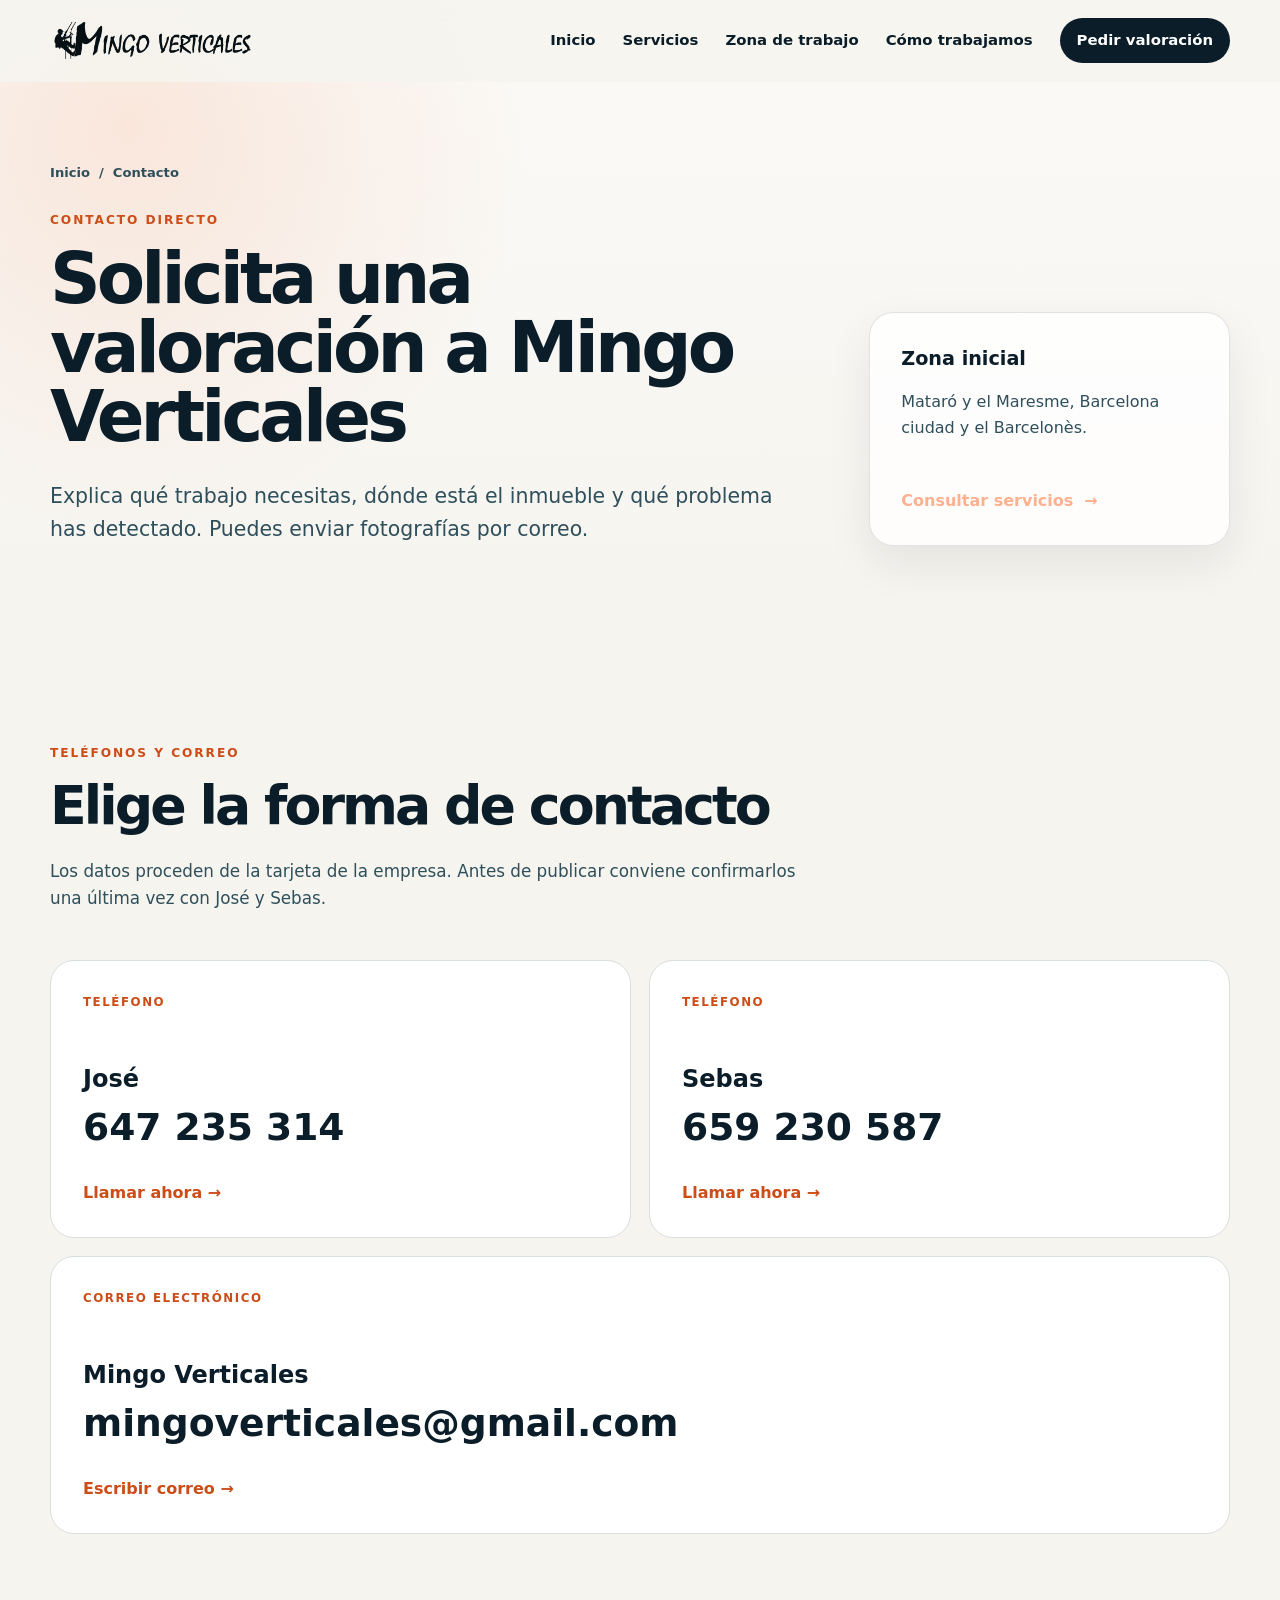
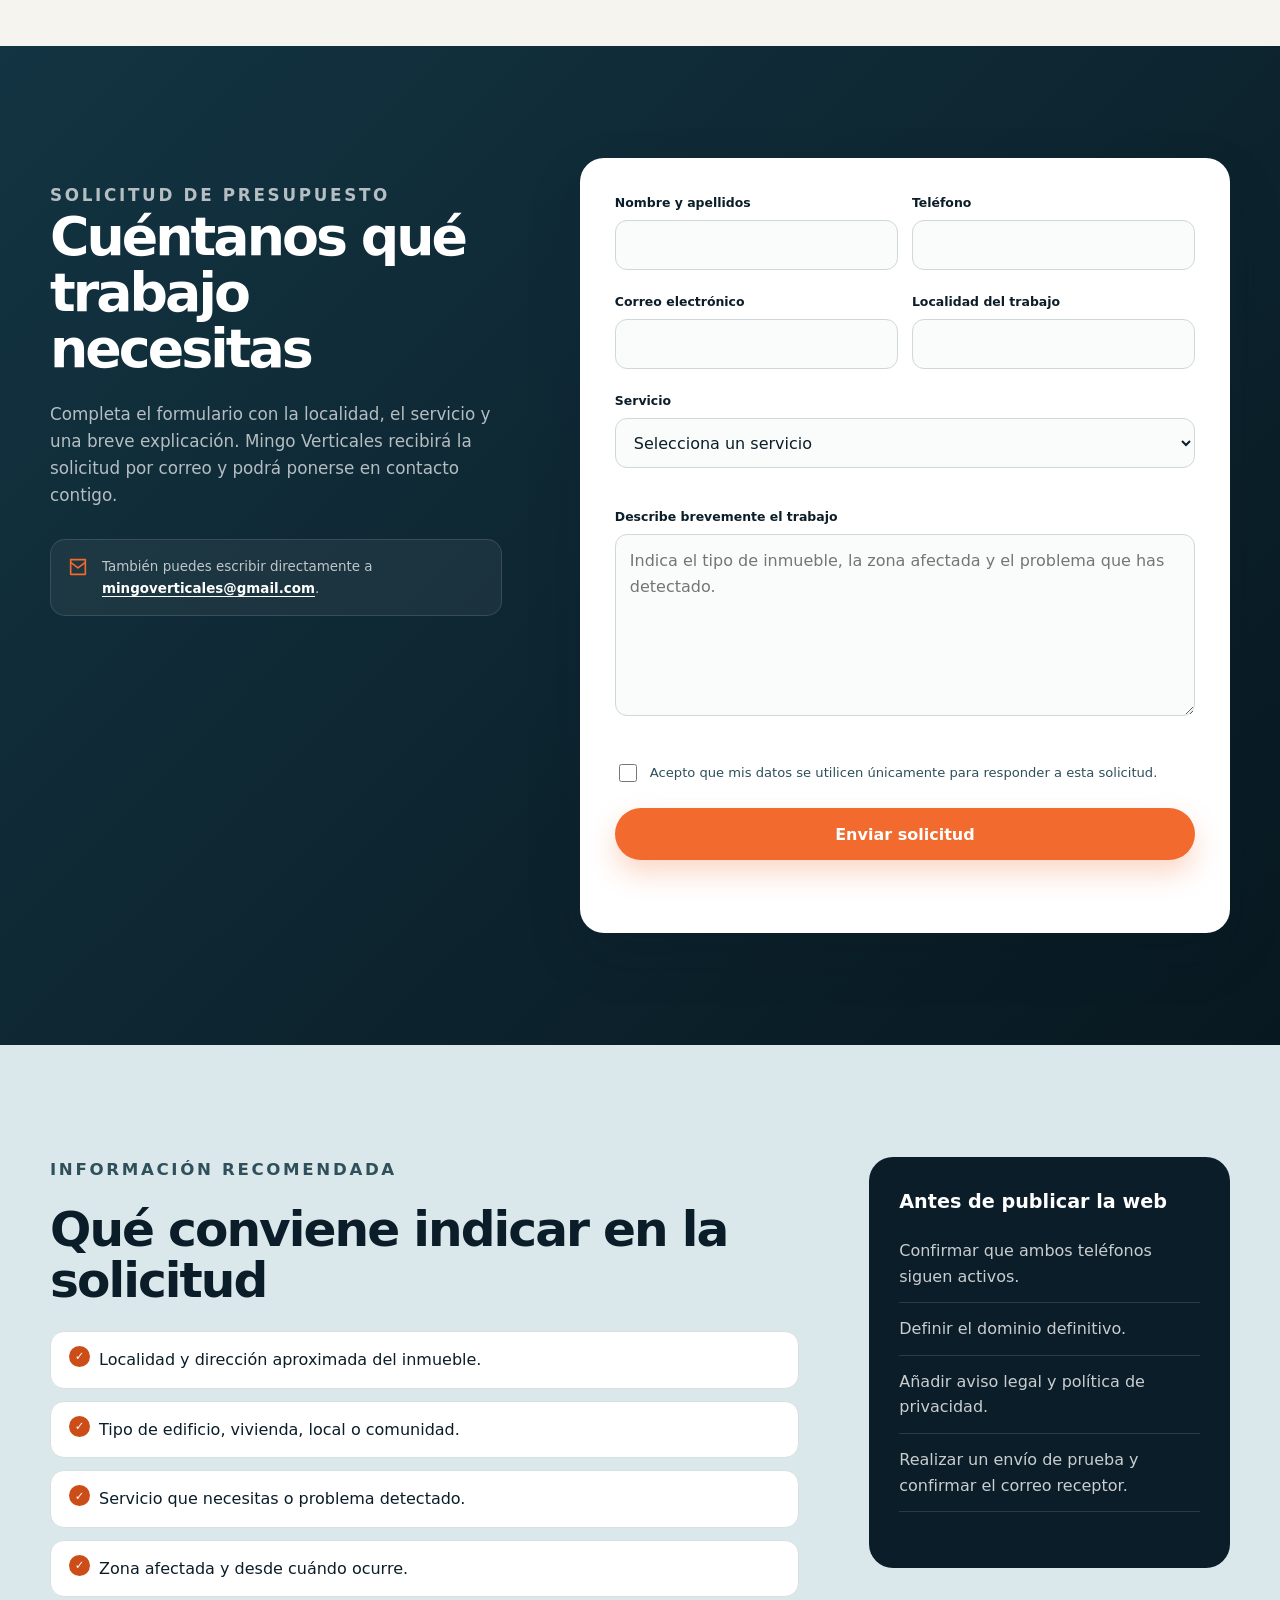
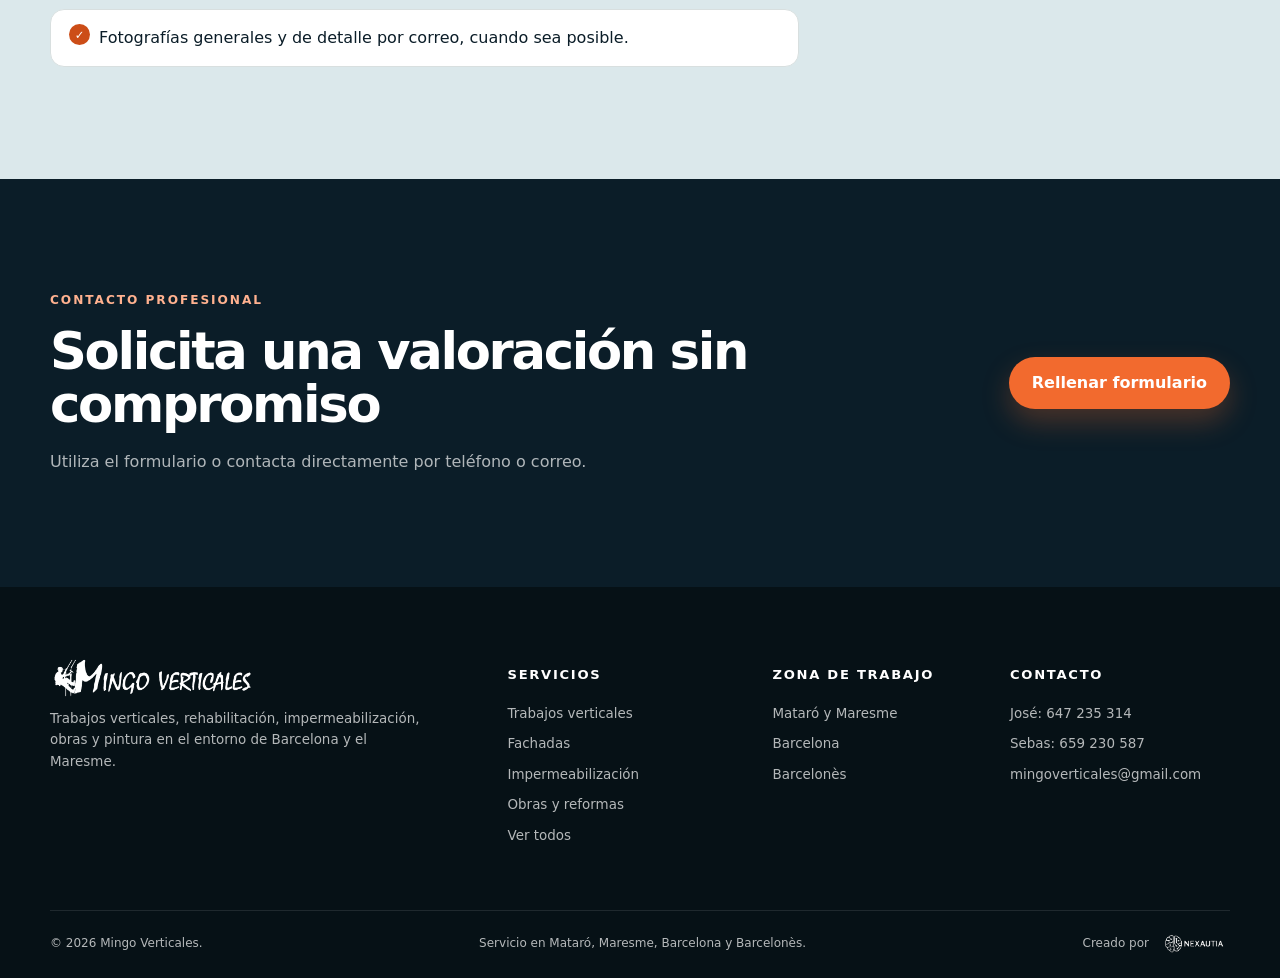
==== commit bf33ca18: "V2 MINGO VERTICALES" ====
--- a/contacto/index.html
+++ b/contacto/index.html
@@ -94,11 +94,12 @@
           </div>
         </div>
 
-        <form class="contact-form reveal" id="contact-form" action="https://formsubmit.co/mingoverticales@gmail.com" method="POST" novalidate>
+        <form class="contact-form reveal" id="contact-form" data-endpoint="https://formsubmit.co/ajax/mingoverticales@gmail.com" method="POST" novalidate>
+          <input class="form-honeypot" type="text" name="_honey" tabindex="-1" autocomplete="off" aria-hidden="true">
+
           <input type="hidden" name="_subject" value="Nueva solicitud desde la web de Mingo Verticales">
+          <input type="hidden" name="_captcha" value="false">
           <input type="hidden" name="_template" value="table">
-          <input type="hidden" name="_captcha" value="false">
-          <input class="form-honeypot" type="text" name="_honey" tabindex="-1" autocomplete="off" aria-hidden="true">
 
           <div class="form-row-two">
             <div>
@@ -191,6 +192,7 @@
     <div class="container footer-bottom">
       <p>© <span id="current-year"></span> Mingo Verticales.</p>
       <p>Servicio en Mataró, Maresme, Barcelona y Barcelonès.</p>
+      <p class="footer-credit">Creado por <a href="https://www.nexautia.com" target="_blank" rel="noopener noreferrer" aria-label="Nexautia, abrir en una nueva pestaña"><img src="../assets/nexautia-logo.svg" alt="Nexautia" width="74" height="22"></a></p>
     </div>
   </footer>
 </body>
--- a/styles.css
+++ b/styles.css
@@ -1100,6 +1100,24 @@
   margin: 0;
 }
 
+.footer-credit {
+  display: inline-flex;
+  align-items: center;
+  gap: 7px;
+  white-space: nowrap;
+}
+
+.footer-credit a {
+  display: inline-flex;
+  align-items: center;
+}
+
+.footer-credit img {
+  display: block;
+  width: 74px;
+  height: auto;
+}
+
 .footer-bottom div {
   display: flex;
   flex-wrap: wrap;
@@ -1146,40 +1164,106 @@
     position: relative;
     z-index: 102;
     display: grid;
+    background: var(--white);
+    box-shadow: 0 8px 24px rgba(11, 29, 40, 0.1);
   }
 
   .main-nav {
     position: fixed;
-    inset: 0;
+    top: calc(var(--header-height) + 10px);
+    right: 15px;
+    bottom: auto;
+    left: auto;
     z-index: 101;
+    width: min(340px, calc(100vw - 30px));
+    max-height: calc(100dvh - var(--header-height) - 25px);
     display: flex;
     align-items: stretch;
-    justify-content: center;
+    justify-content: flex-start;
     flex-direction: column;
-    gap: 8px;
-    padding: 105px 30px 30px;
-    background: rgba(246, 244, 239, 0.98);
-    transform: translateX(100%);
-    transition: transform 0.3s ease;
+    gap: 3px;
+    padding: 12px;
+    overflow-y: auto;
+    border: 1px solid rgba(11, 29, 40, 0.1);
+    border-radius: 20px;
+    background: var(--paper);
+    box-shadow: 0 18px 48px rgba(11, 29, 40, 0.2);
+    text-align: left;
+    opacity: 0;
+    visibility: hidden;
+    pointer-events: none;
+    transform: translateY(-10px) scale(0.98);
+    transform-origin: top right;
+    transition:
+      opacity 0.2s ease,
+      visibility 0.2s ease,
+      transform 0.2s ease;
   }
 
   .main-nav.is-open {
-    transform: translateX(0);
+    opacity: 1;
+    visibility: visible;
+    pointer-events: auto;
+    transform: translateY(0) scale(1);
   }
 
   .main-nav a {
-    padding: 13px 0;
-    border-bottom: 1px solid rgba(11, 29, 40, 0.1);
-    font-size: 1.25rem;
+    width: 100%;
+    min-height: 50px;
+    display: flex;
+    align-items: center;
+    justify-content: flex-start;
+    gap: 13px;
+    padding: 12px 14px;
+    border-bottom: 1px solid rgba(11, 29, 40, 0.09);
+    border-radius: 11px;
+    font-size: 1rem;
+    text-align: left;
+  }
+
+  .main-nav a::before {
+    content: "";
+    width: 21px;
+    height: 21px;
+    flex: 0 0 21px;
+    background-repeat: no-repeat;
+    background-position: center;
+    background-size: contain;
+  }
+
+  .main-nav a:nth-child(1)::before {
+    background-image: url("data:image/svg+xml,%3Csvg xmlns='http://www.w3.org/2000/svg' viewBox='0 0 24 24' fill='none' stroke='%23cc4d17' stroke-width='2' stroke-linecap='round' stroke-linejoin='round'%3E%3Cpath d='m3 11 9-8 9 8'/%3E%3Cpath d='M5 10v10h14V10'/%3E%3Cpath d='M9 20v-6h6v6'/%3E%3C/svg%3E");
+  }
+
+  .main-nav a:nth-child(2)::before {
+    background-image: url("data:image/svg+xml,%3Csvg xmlns='http://www.w3.org/2000/svg' viewBox='0 0 24 24' fill='none' stroke='%23cc4d17' stroke-width='2' stroke-linecap='round' stroke-linejoin='round'%3E%3Crect x='3' y='3' width='7' height='7' rx='1'/%3E%3Crect x='14' y='3' width='7' height='7' rx='1'/%3E%3Crect x='3' y='14' width='7' height='7' rx='1'/%3E%3Crect x='14' y='14' width='7' height='7' rx='1'/%3E%3C/svg%3E");
+  }
+
+  .main-nav a:nth-child(3)::before {
+    background-image: url("data:image/svg+xml,%3Csvg xmlns='http://www.w3.org/2000/svg' viewBox='0 0 24 24' fill='none' stroke='%23cc4d17' stroke-width='2' stroke-linecap='round' stroke-linejoin='round'%3E%3Cpath d='M20 10c0 5-8 11-8 11S4 15 4 10a8 8 0 1 1 16 0Z'/%3E%3Ccircle cx='12' cy='10' r='2.5'/%3E%3C/svg%3E");
+  }
+
+  .main-nav a:nth-child(4)::before {
+    background-image: url("data:image/svg+xml,%3Csvg xmlns='http://www.w3.org/2000/svg' viewBox='0 0 24 24' fill='none' stroke='%23cc4d17' stroke-width='2' stroke-linecap='round' stroke-linejoin='round'%3E%3Cpath d='M4 6h16'/%3E%3Cpath d='M4 12h10'/%3E%3Cpath d='M4 18h7'/%3E%3Cpath d='m16 16 2 2 4-4'/%3E%3C/svg%3E");
+  }
+
+  .main-nav a:nth-child(5)::before {
+    background-image: url("data:image/svg+xml,%3Csvg xmlns='http://www.w3.org/2000/svg' viewBox='0 0 24 24' fill='none' stroke='%23ffffff' stroke-width='2' stroke-linecap='round' stroke-linejoin='round'%3E%3Cpath d='M21 15a4 4 0 0 1-4 4H8l-5 3V7a4 4 0 0 1 4-4h10a4 4 0 0 1 4 4Z'/%3E%3Cpath d='M8 9h8M8 13h5'/%3E%3C/svg%3E");
   }
 
   .main-nav a:not(.nav-cta)::after {
     display: none;
   }
 
+  .main-nav a:not(.nav-cta):hover,
+  .main-nav a:not(.nav-cta).active {
+    background: rgba(242, 106, 46, 0.08);
+  }
+
   .nav-cta {
-    margin-top: 13px;
-    text-align: center;
+    margin-top: 7px;
+    border-bottom: 0;
+    text-align: left;
   }
 
   .hero-grid {
@@ -1221,6 +1305,37 @@
 
   .hero-copy {
     max-width: 680px;
+    margin-inline: auto;
+    text-align: center;
+  }
+
+  .hero h1,
+  .hero-lead {
+    margin-inline: auto;
+  }
+
+  .hero-actions,
+  .hero-points {
+    justify-content: center;
+  }
+
+  .section-heading,
+  .section-heading.compact,
+  .advantages-panel,
+  .contact-copy,
+  .page-hero-grid > div:first-child {
+    margin-inline: auto;
+    text-align: center;
+  }
+
+  .breadcrumbs,
+  .page-hero-grid > div:first-child .hero-actions,
+  .cta-actions {
+    justify-content: center;
+  }
+
+  .page-lead {
+    margin-inline: auto;
   }
 
   .hero-media {
@@ -1296,6 +1411,7 @@
 
   .hero-points {
     display: grid;
+    justify-items: center;
   }
 
   .hero-media {
@@ -1871,12 +1987,14 @@
   }
 
   .cta-band-inner {
-    align-items: flex-start;
+    align-items: center;
     flex-direction: column;
+    text-align: center;
   }
 
   .cta-actions {
-    justify-content: flex-start;
+    width: 100%;
+    justify-content: center;
   }
 }
 
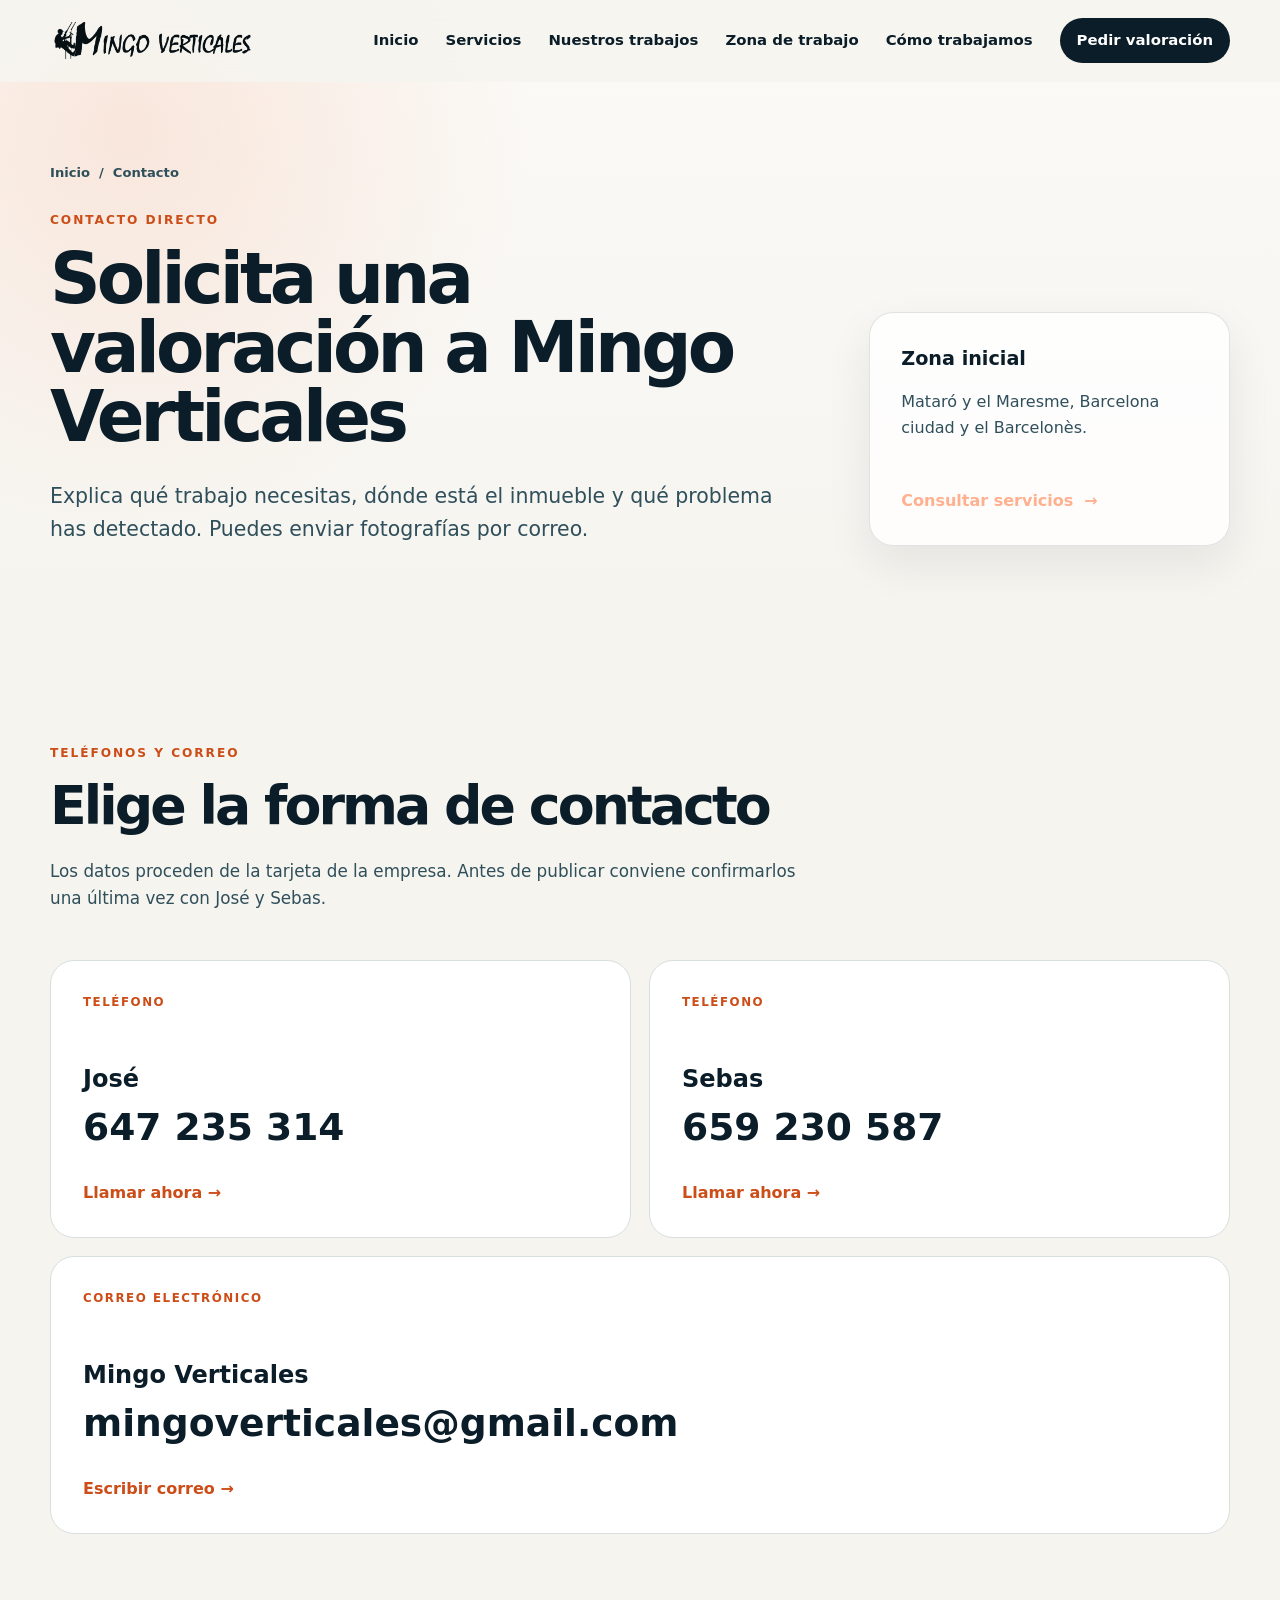
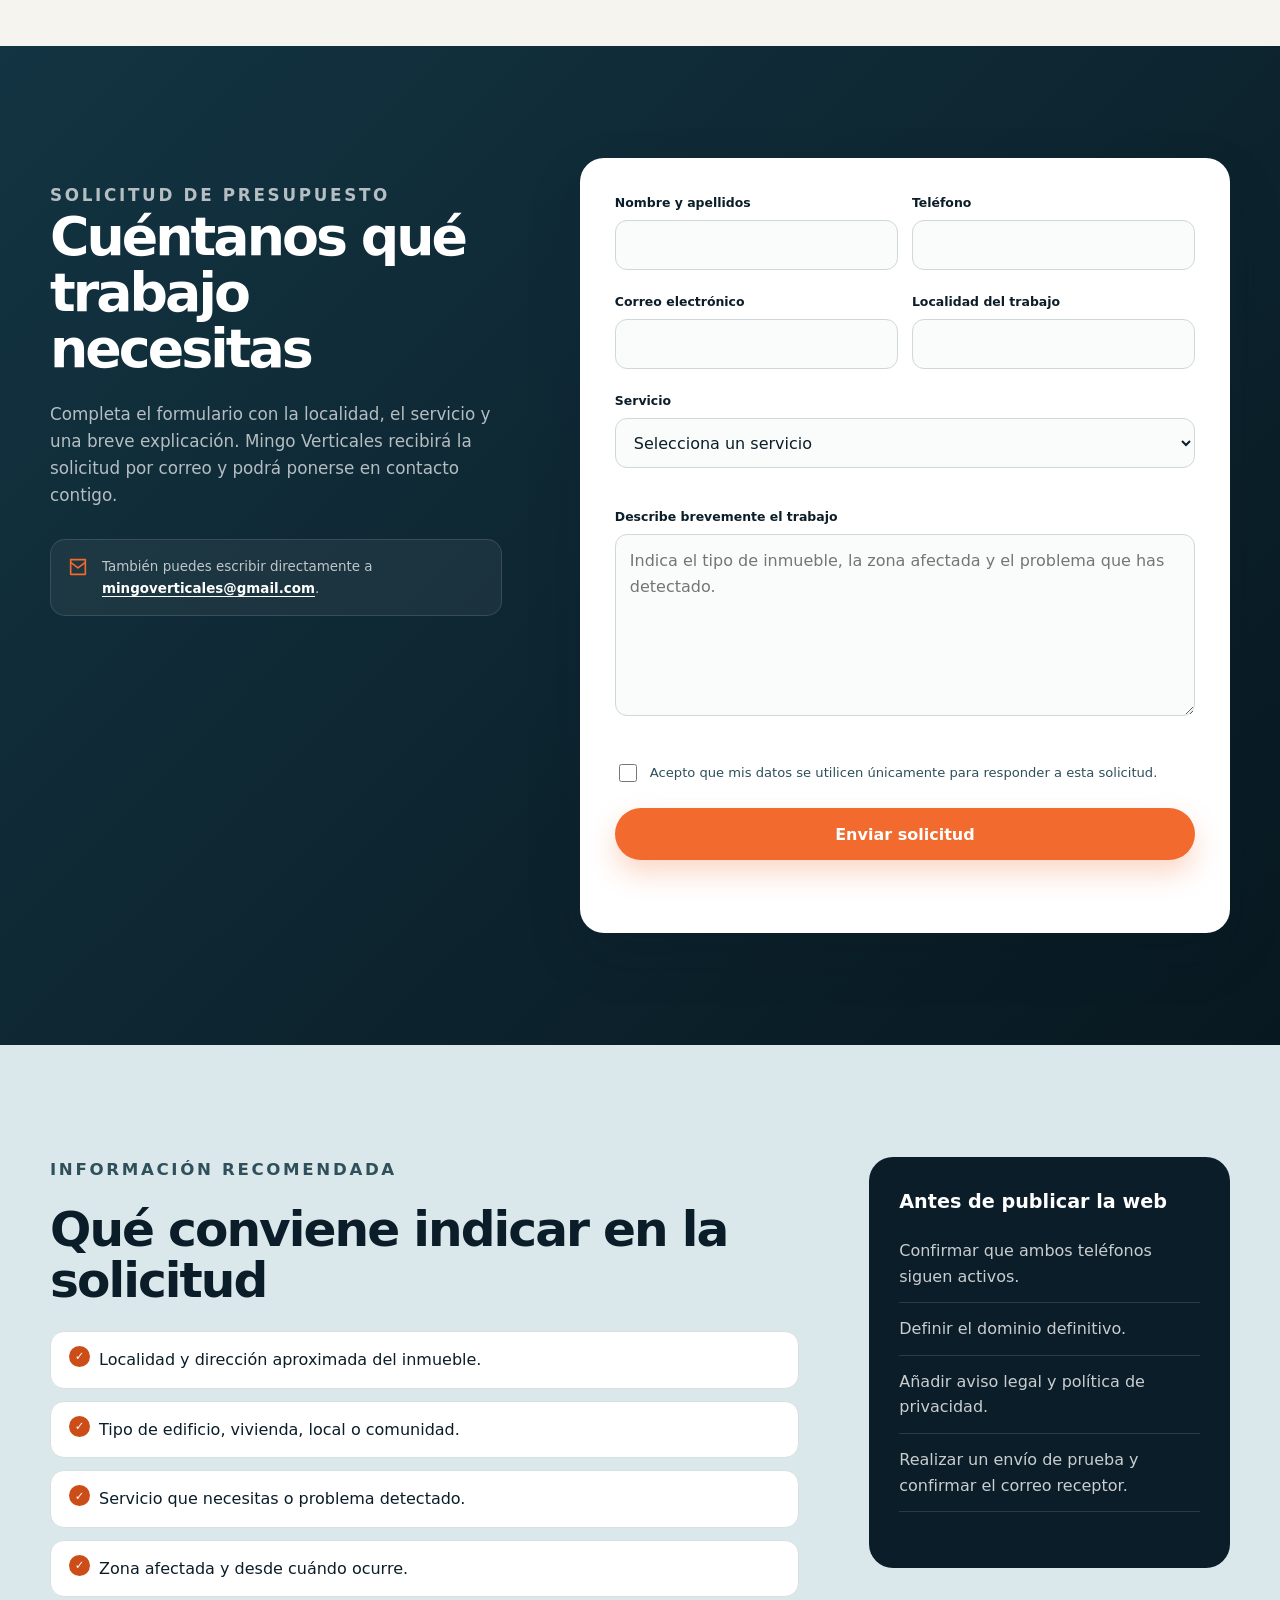
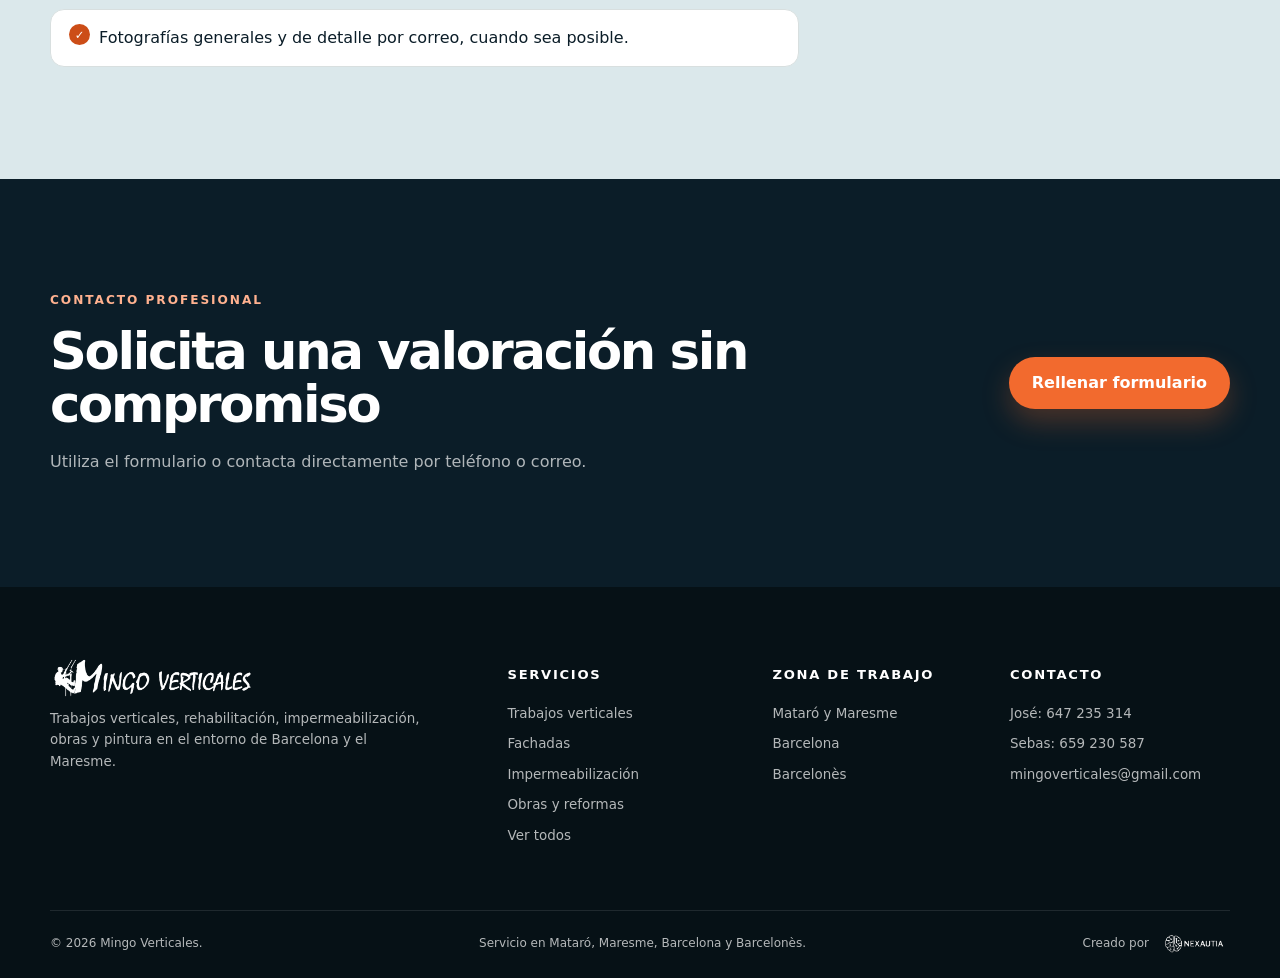
==== commit 527fab59: "Version 2.3 20260927" ====
--- a/contacto/index.html
+++ b/contacto/index.html
@@ -63,7 +63,7 @@
         <span></span><span></span><span></span>
       </button>
       <nav class="main-nav" id="main-nav" aria-label="Navegación principal">
-        <a href="../index.html">Inicio</a> <a href="../servicios/">Servicios</a> <a href="../index.html#zona">Zona de trabajo</a> <a href="../index.html#como-trabajamos">Cómo trabajamos</a> <a class="nav-cta" href="../contacto/">Pedir valoración</a>
+        <a href="../index.html">Inicio</a> <a href="../servicios/">Servicios</a> <a href="../trabajos/">Nuestros trabajos</a> <a href="../index.html#zona">Zona de trabajo</a> <a href="../index.html#como-trabajamos">Cómo trabajamos</a> <a class="nav-cta" href="../contacto/">Pedir valoración</a>
       </nav>
     </div>
   </header>
--- a/styles.css
+++ b/styles.css
@@ -1240,14 +1240,18 @@
   }
 
   .main-nav a:nth-child(3)::before {
+    background-image: url("data:image/svg+xml,%3Csvg xmlns='http://www.w3.org/2000/svg' viewBox='0 0 24 24' fill='none' stroke='%23cc4d17' stroke-width='2' stroke-linecap='round' stroke-linejoin='round'%3E%3Crect x='3' y='5' width='18' height='14' rx='2'/%3E%3Cpath d='m8 11 2.5 2.5L16 8'/%3E%3C/svg%3E");
+  }
+
+  .main-nav a:nth-child(4)::before {
     background-image: url("data:image/svg+xml,%3Csvg xmlns='http://www.w3.org/2000/svg' viewBox='0 0 24 24' fill='none' stroke='%23cc4d17' stroke-width='2' stroke-linecap='round' stroke-linejoin='round'%3E%3Cpath d='M20 10c0 5-8 11-8 11S4 15 4 10a8 8 0 1 1 16 0Z'/%3E%3Ccircle cx='12' cy='10' r='2.5'/%3E%3C/svg%3E");
   }
 
-  .main-nav a:nth-child(4)::before {
+  .main-nav a:nth-child(5)::before {
     background-image: url("data:image/svg+xml,%3Csvg xmlns='http://www.w3.org/2000/svg' viewBox='0 0 24 24' fill='none' stroke='%23cc4d17' stroke-width='2' stroke-linecap='round' stroke-linejoin='round'%3E%3Cpath d='M4 6h16'/%3E%3Cpath d='M4 12h10'/%3E%3Cpath d='M4 18h7'/%3E%3Cpath d='m16 16 2 2 4-4'/%3E%3C/svg%3E");
   }
 
-  .main-nav a:nth-child(5)::before {
+  .main-nav a:nth-child(6)::before {
     background-image: url("data:image/svg+xml,%3Csvg xmlns='http://www.w3.org/2000/svg' viewBox='0 0 24 24' fill='none' stroke='%23ffffff' stroke-width='2' stroke-linecap='round' stroke-linejoin='round'%3E%3Cpath d='M21 15a4 4 0 0 1-4 4H8l-5 3V7a4 4 0 0 1 4-4h10a4 4 0 0 1 4 4Z'/%3E%3Cpath d='M8 9h8M8 13h5'/%3E%3C/svg%3E");
   }
 
@@ -2028,3 +2032,537 @@
     text-align: left;
   }
 }
+
+
+/* =========================================================
+   V2.1 · NUESTROS TRABAJOS
+   ========================================================= */
+
+.featured-work {
+  background: var(--blue-soft);
+}
+
+.featured-work-inner {
+  display: grid;
+  grid-template-columns: minmax(0, 0.78fr) minmax(0, 1.22fr);
+  align-items: center;
+  gap: 58px;
+}
+
+.featured-work-copy {
+  max-width: 520px;
+}
+
+.featured-work-copy h2,
+.work-stage-heading h2,
+.works-intro h2 {
+  margin: 0;
+  font-size: clamp(2rem, 4vw, 4rem);
+  line-height: 1.04;
+  letter-spacing: -0.045em;
+}
+
+.featured-work-copy > p:last-of-type,
+.work-stage-heading > p:last-child,
+.works-intro > p:last-child {
+  margin: 22px 0 0;
+  color: var(--ink-light);
+  font-size: 1.02rem;
+}
+
+.featured-work-copy .button {
+  margin-top: 29px;
+}
+
+.featured-work-gallery {
+  display: grid;
+  grid-template-columns: repeat(3, 1fr);
+  gap: 12px;
+}
+
+.featured-work-gallery figure,
+.work-gallery-grid figure {
+  margin: 0;
+  overflow: hidden;
+  border: 1px solid rgba(11, 29, 40, 0.1);
+  border-radius: 18px;
+  background: var(--white);
+  box-shadow: 0 14px 34px rgba(11, 29, 40, 0.08);
+}
+
+.featured-work-gallery img,
+.work-gallery-grid img {
+  width: 100%;
+  aspect-ratio: 1;
+  object-fit: cover;
+}
+
+.featured-work-gallery figcaption,
+.work-gallery-grid figcaption {
+  padding: 12px 14px;
+  color: var(--ink-soft);
+  font-size: 0.82rem;
+  font-weight: 800;
+}
+
+.works-section {
+  background: var(--white);
+}
+
+.works-intro {
+  max-width: 820px;
+  margin-bottom: 38px;
+}
+
+.work-card {
+  display: grid;
+  grid-template-columns: minmax(300px, 0.92fr) minmax(0, 1.08fr);
+  overflow: hidden;
+  border: 1px solid var(--line);
+  border-radius: var(--radius-lg);
+  background: var(--paper);
+  box-shadow: var(--shadow);
+}
+
+.work-card-media {
+  min-height: 430px;
+}
+
+.work-card-media img {
+  width: 100%;
+  height: 100%;
+  object-fit: cover;
+}
+
+.work-card-content {
+  display: flex;
+  flex-direction: column;
+  justify-content: center;
+  padding: clamp(32px, 5vw, 68px);
+}
+
+.work-card-content h2 {
+  margin: 0;
+  font-size: clamp(2rem, 3.5vw, 3.5rem);
+  line-height: 1.05;
+  letter-spacing: -0.04em;
+}
+
+.work-card-content p {
+  margin: 22px 0 0;
+  color: var(--ink-light);
+}
+
+.work-card-content .button {
+  align-self: flex-start;
+  margin-top: 28px;
+}
+
+.work-tags {
+  display: flex;
+  flex-wrap: wrap;
+  gap: 8px;
+  margin: 0 0 22px;
+  padding: 0;
+  list-style: none;
+}
+
+.work-tags li {
+  padding: 7px 11px;
+  border-radius: 999px;
+  color: var(--orange-dark);
+  background: var(--orange-soft);
+  font-size: 0.76rem;
+  font-weight: 850;
+}
+
+.work-overview {
+  background: var(--white);
+}
+
+.work-overview-grid {
+  display: grid;
+  grid-template-columns: minmax(0, 1.15fr) minmax(280px, 0.85fr);
+  align-items: start;
+  gap: 70px;
+}
+
+.work-overview-copy {
+  max-width: 760px;
+}
+
+.work-overview-copy h2 {
+  margin: 0;
+  font-size: clamp(2rem, 3.8vw, 3.75rem);
+  line-height: 1.05;
+  letter-spacing: -0.04em;
+}
+
+.work-overview-copy p {
+  margin: 22px 0 0;
+  color: var(--ink-light);
+  font-size: 1.04rem;
+}
+
+.work-stage {
+  background: var(--paper);
+}
+
+.work-stage:nth-of-type(even) {
+  background: var(--white);
+}
+
+.work-stage-heading {
+  max-width: 820px;
+  margin-bottom: 34px;
+}
+
+.work-gallery-grid {
+  display: grid;
+  grid-template-columns: repeat(auto-fit, minmax(220px, 1fr));
+  gap: 16px;
+}
+
+.work-services {
+  background: var(--blue-soft);
+}
+
+.work-service-links {
+  display: grid;
+  grid-template-columns: repeat(2, minmax(0, 1fr));
+  gap: 18px;
+}
+
+@media (max-width: 1020px) {
+  .featured-work-inner,
+  .work-overview-grid {
+    gap: 40px;
+  }
+
+  .work-card {
+    grid-template-columns: minmax(280px, 0.88fr) minmax(0, 1.12fr);
+  }
+}
+
+@media (max-width: 780px) {
+  .featured-work-inner,
+  .work-card,
+  .work-overview-grid {
+    grid-template-columns: 1fr;
+  }
+
+  .featured-work-copy,
+  .works-intro,
+  .work-stage-heading,
+  .work-overview-copy {
+    max-width: 680px;
+    margin-inline: auto;
+    text-align: center;
+  }
+
+  .featured-work-copy .button,
+  .work-card-content .button {
+    align-self: center;
+  }
+
+  .featured-work-gallery {
+    width: min(100%, 680px);
+    margin-inline: auto;
+  }
+
+  .work-card-media {
+    min-height: 0;
+    aspect-ratio: 1.45;
+  }
+
+  .work-tags {
+    justify-content: center;
+  }
+
+  .work-service-links {
+    grid-template-columns: 1fr;
+  }
+}
+
+@media (max-width: 560px) {
+  .featured-work-gallery,
+  .work-gallery-grid {
+    grid-template-columns: 1fr;
+  }
+
+  .featured-work-copy .button,
+  .work-card-content .button {
+    width: 100%;
+  }
+
+  .work-card {
+    border-radius: 26px;
+  }
+
+  .work-card-media {
+    aspect-ratio: 1;
+  }
+
+  .work-card-content {
+    padding: 28px 20px 32px;
+    text-align: center;
+  }
+}
+
+
+/* =========================================================
+   V2.2 · GALERÍA DE TRABAJOS AMPLIABLE
+   ========================================================= */
+
+.work-comparison {
+  background: var(--blue-soft);
+}
+
+.work-comparison-grid {
+  display: grid;
+  grid-template-columns: repeat(2, minmax(0, 1fr));
+  gap: 22px;
+  max-width: 1100px;
+  margin-inline: auto;
+}
+
+.work-comparison-grid figure,
+.work-gallery-grid figure {
+  position: relative;
+}
+
+.work-comparison-grid figure {
+  margin: 0;
+  overflow: hidden;
+  border: 1px solid rgba(11, 29, 40, 0.1);
+  border-radius: 20px;
+  background: var(--white);
+  box-shadow: 0 14px 34px rgba(11, 29, 40, 0.08);
+}
+
+.work-comparison-grid img,
+.work-gallery-grid img {
+  display: block;
+  width: 100%;
+  height: auto;
+  aspect-ratio: auto;
+  object-fit: contain;
+  cursor: zoom-in;
+}
+
+.work-comparison-grid img:focus-visible,
+.work-gallery-grid img:focus-visible {
+  outline: 3px solid var(--orange);
+  outline-offset: -3px;
+}
+
+.work-comparison-grid figcaption {
+  padding: 14px 16px 16px;
+  color: var(--ink-soft);
+  font-size: 0.88rem;
+  font-weight: 800;
+}
+
+.work-comparison-label {
+  position: absolute;
+  z-index: 2;
+  top: 14px;
+  left: 14px;
+  padding: 7px 11px;
+  border-radius: 999px;
+  color: var(--white);
+  background: rgba(11, 29, 40, 0.86);
+  font-size: 0.76rem;
+  font-weight: 900;
+  letter-spacing: 0.06em;
+  text-transform: uppercase;
+  pointer-events: none;
+}
+
+.work-photo-help {
+  margin-top: 13px !important;
+  font-size: 0.88rem !important;
+  font-weight: 750;
+}
+
+.work-gallery-grid {
+  grid-template-columns: repeat(2, minmax(0, 1fr));
+  gap: 22px;
+  max-width: 1100px;
+  margin-inline: auto;
+}
+
+.work-gallery-grid .work-gallery-featured {
+  grid-column: 1 / -1;
+  width: min(100%, 900px);
+  justify-self: center;
+}
+
+.work-gallery-grid figure::after,
+.work-comparison-grid figure::after {
+  content: "Ampliar foto";
+  position: absolute;
+  z-index: 3;
+  top: 14px;
+  right: 14px;
+  padding: 7px 10px;
+  border-radius: 999px;
+  color: var(--white);
+  background: rgba(11, 29, 40, 0.82);
+  font-size: 0.72rem;
+  font-weight: 850;
+  opacity: 0;
+  transform: translateY(-4px);
+  transition: opacity 0.2s ease, transform 0.2s ease;
+  pointer-events: none;
+}
+
+.work-gallery-grid figure:hover::after,
+.work-gallery-grid figure:focus-within::after,
+.work-comparison-grid figure:hover::after,
+.work-comparison-grid figure:focus-within::after {
+  opacity: 1;
+  transform: translateY(0);
+}
+
+.work-lightbox {
+  position: fixed;
+  z-index: 10000;
+  inset: 0;
+  display: none;
+  align-items: center;
+  justify-content: center;
+  padding: clamp(16px, 3vw, 34px);
+  background: rgba(5, 15, 21, 0.94);
+}
+
+.work-lightbox.is-open {
+  display: flex;
+}
+
+body.lightbox-open {
+  overflow: hidden;
+}
+
+.work-lightbox-content {
+  position: relative;
+  width: min(96vw, 1400px);
+  height: min(92vh, 980px);
+  display: grid;
+  grid-template-rows: minmax(0, 1fr) auto;
+  gap: 12px;
+}
+
+.work-lightbox-image-wrap {
+  min-height: 0;
+  display: flex;
+  align-items: center;
+  justify-content: center;
+}
+
+.work-lightbox img {
+  display: block;
+  max-width: 100%;
+  max-height: 100%;
+  width: auto;
+  height: auto;
+  object-fit: contain;
+  border-radius: 12px;
+  box-shadow: 0 24px 70px rgba(0, 0, 0, 0.35);
+}
+
+.work-lightbox-caption {
+  margin: 0;
+  color: rgba(255, 255, 255, 0.9);
+  text-align: center;
+  font-size: 0.95rem;
+  font-weight: 700;
+}
+
+.work-lightbox-close,
+.work-lightbox-prev,
+.work-lightbox-next {
+  position: absolute;
+  z-index: 2;
+  display: grid;
+  place-items: center;
+  border: 1px solid rgba(255, 255, 255, 0.22);
+  color: var(--white);
+  background: rgba(11, 29, 40, 0.82);
+  cursor: pointer;
+}
+
+.work-lightbox-close {
+  top: 0;
+  right: 0;
+  width: 46px;
+  height: 46px;
+  border-radius: 50%;
+  font-size: 1.75rem;
+  line-height: 1;
+}
+
+.work-lightbox-prev,
+.work-lightbox-next {
+  top: 50%;
+  width: 50px;
+  height: 64px;
+  border-radius: 14px;
+  transform: translateY(-50%);
+  font-size: 1.55rem;
+}
+
+.work-lightbox-prev { left: 0; }
+.work-lightbox-next { right: 0; }
+
+.work-lightbox-close:hover,
+.work-lightbox-prev:hover,
+.work-lightbox-next:hover,
+.work-lightbox-close:focus-visible,
+.work-lightbox-prev:focus-visible,
+.work-lightbox-next:focus-visible {
+  background: rgba(242, 106, 46, 0.95);
+  outline: none;
+}
+
+@media (max-width: 780px) {
+  .work-comparison-grid,
+  .work-gallery-grid {
+    grid-template-columns: 1fr;
+    gap: 18px;
+  }
+
+  .work-gallery-grid .work-gallery-featured {
+    grid-column: auto;
+    width: 100%;
+  }
+
+  .work-gallery-grid figure::after,
+  .work-comparison-grid figure::after {
+    opacity: 1;
+    transform: none;
+    font-size: 0.68rem;
+  }
+
+  .work-lightbox {
+    padding: 12px;
+  }
+
+  .work-lightbox-content {
+    width: 100%;
+    height: 94vh;
+  }
+
+  .work-lightbox-prev,
+  .work-lightbox-next {
+    width: 42px;
+    height: 54px;
+  }
+}
+
+@media (prefers-reduced-motion: reduce) {
+  .work-gallery-grid figure::after,
+  .work-comparison-grid figure::after {
+    transition: none;
+  }
+}
